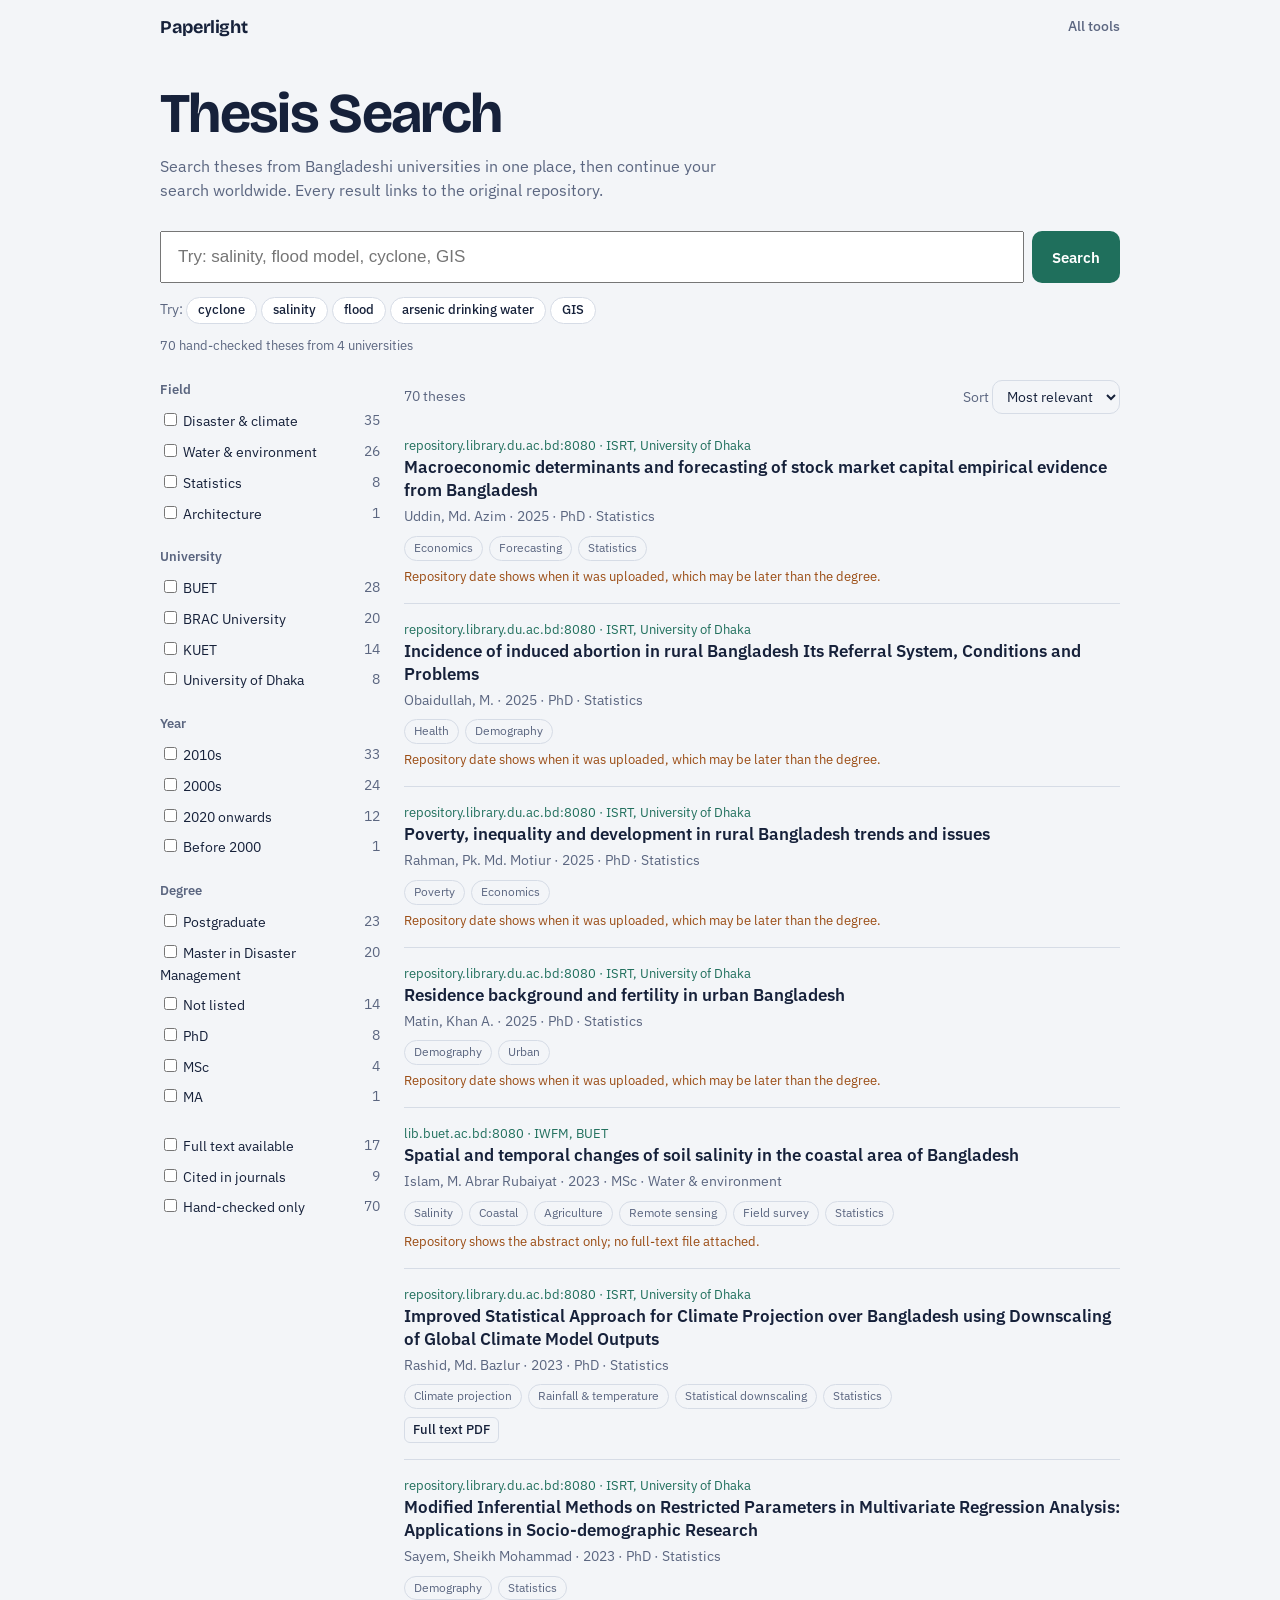
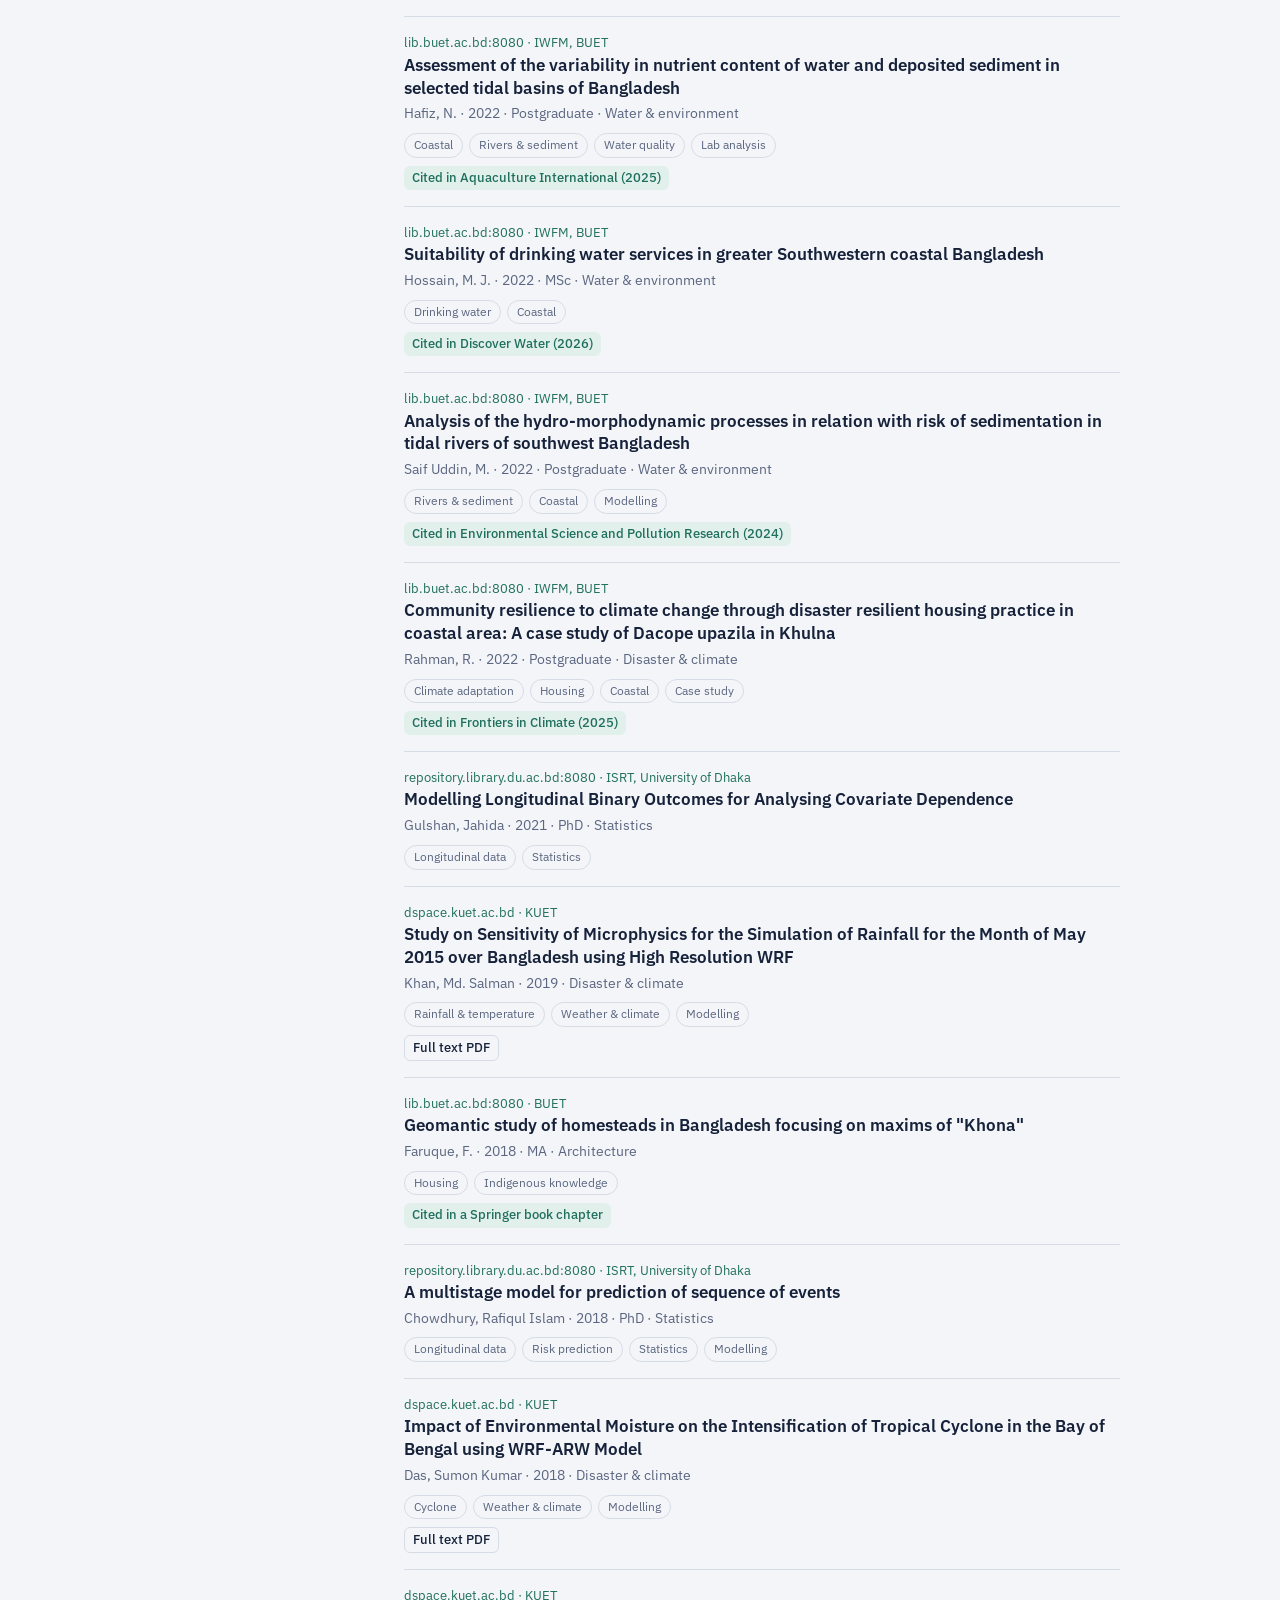
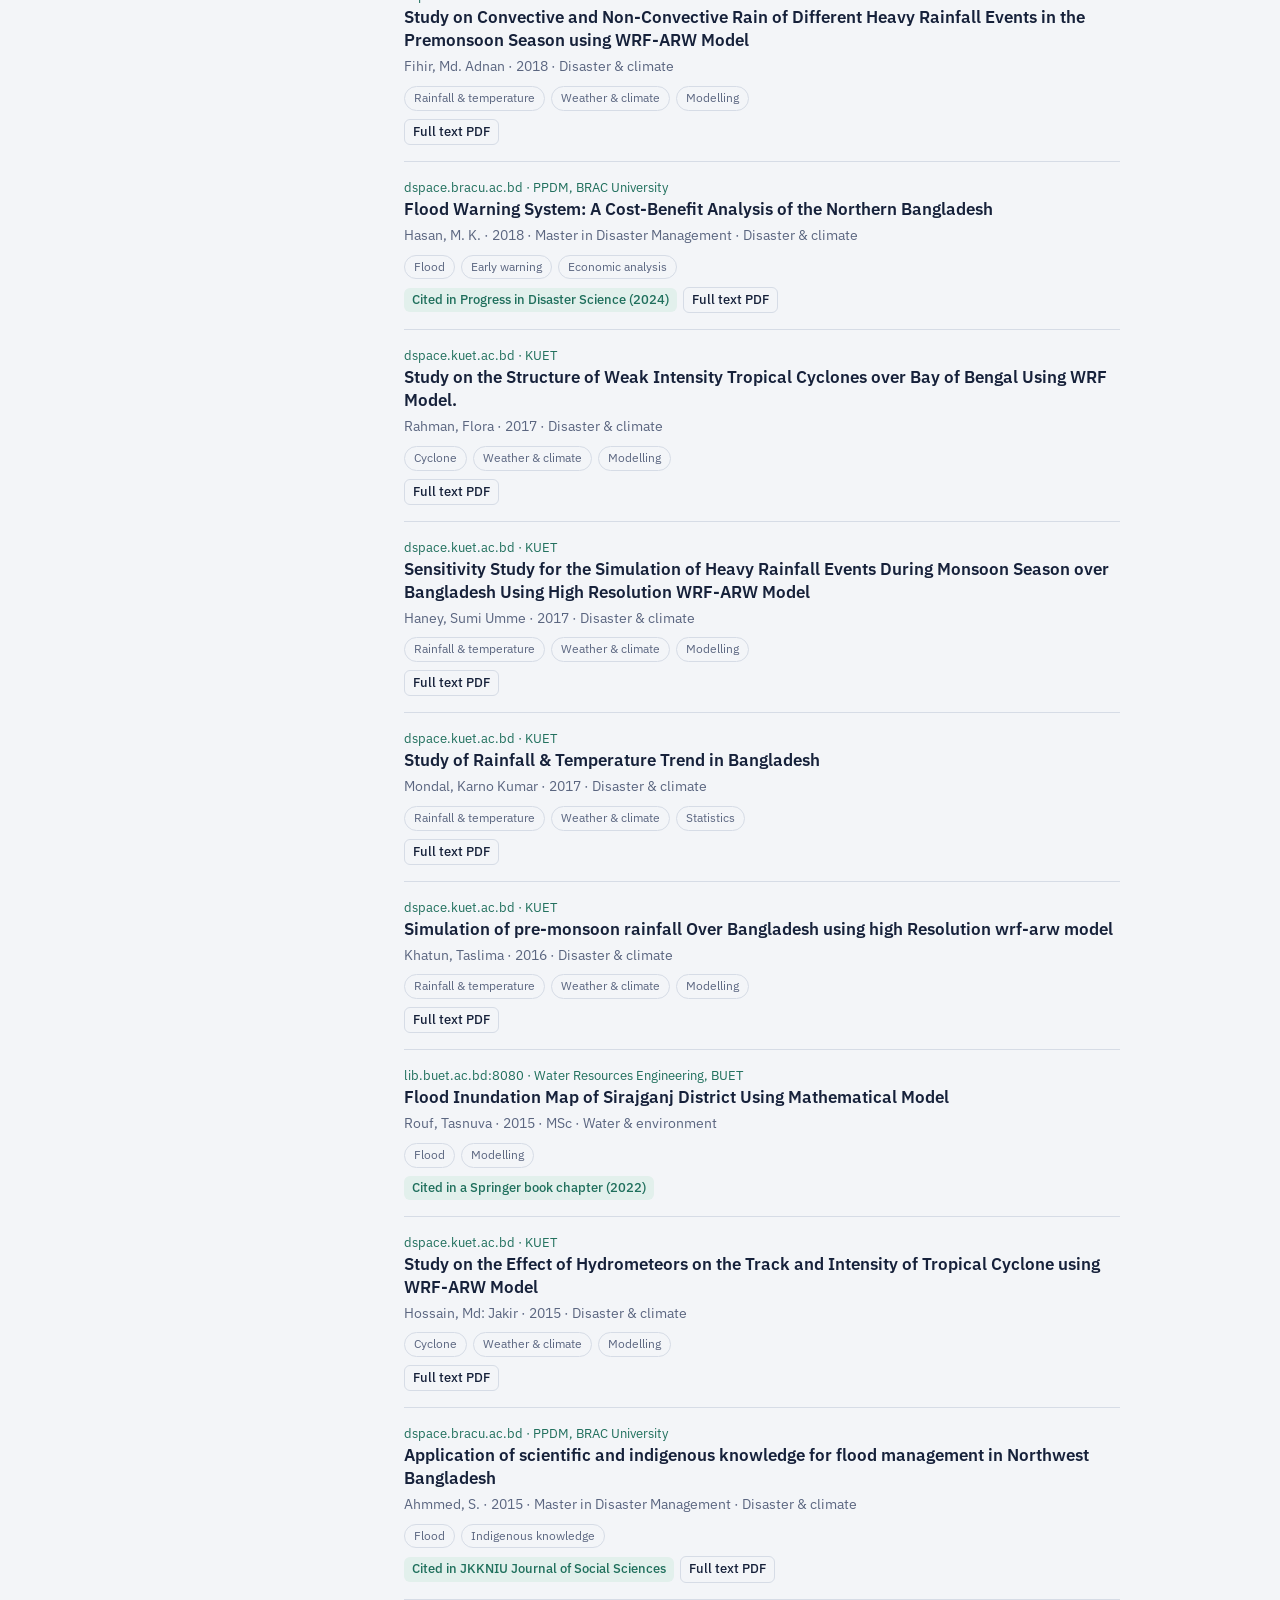
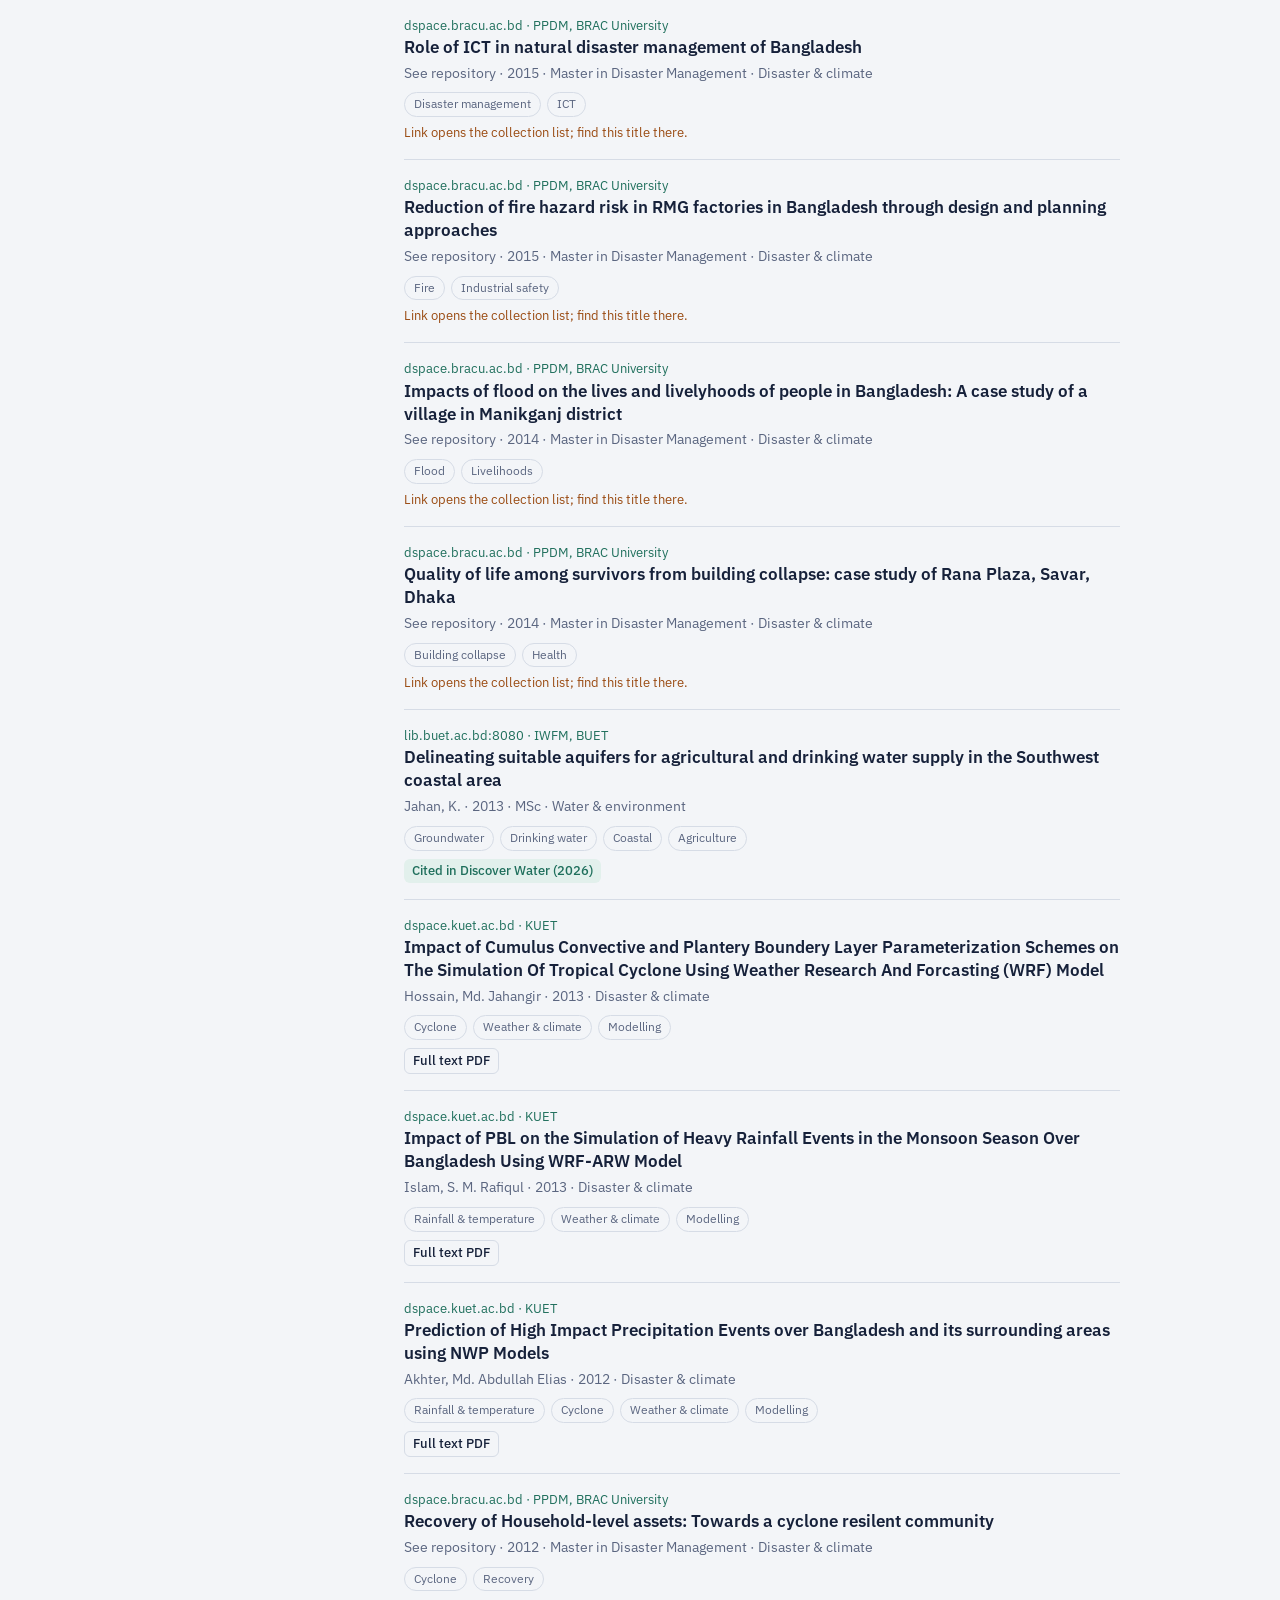
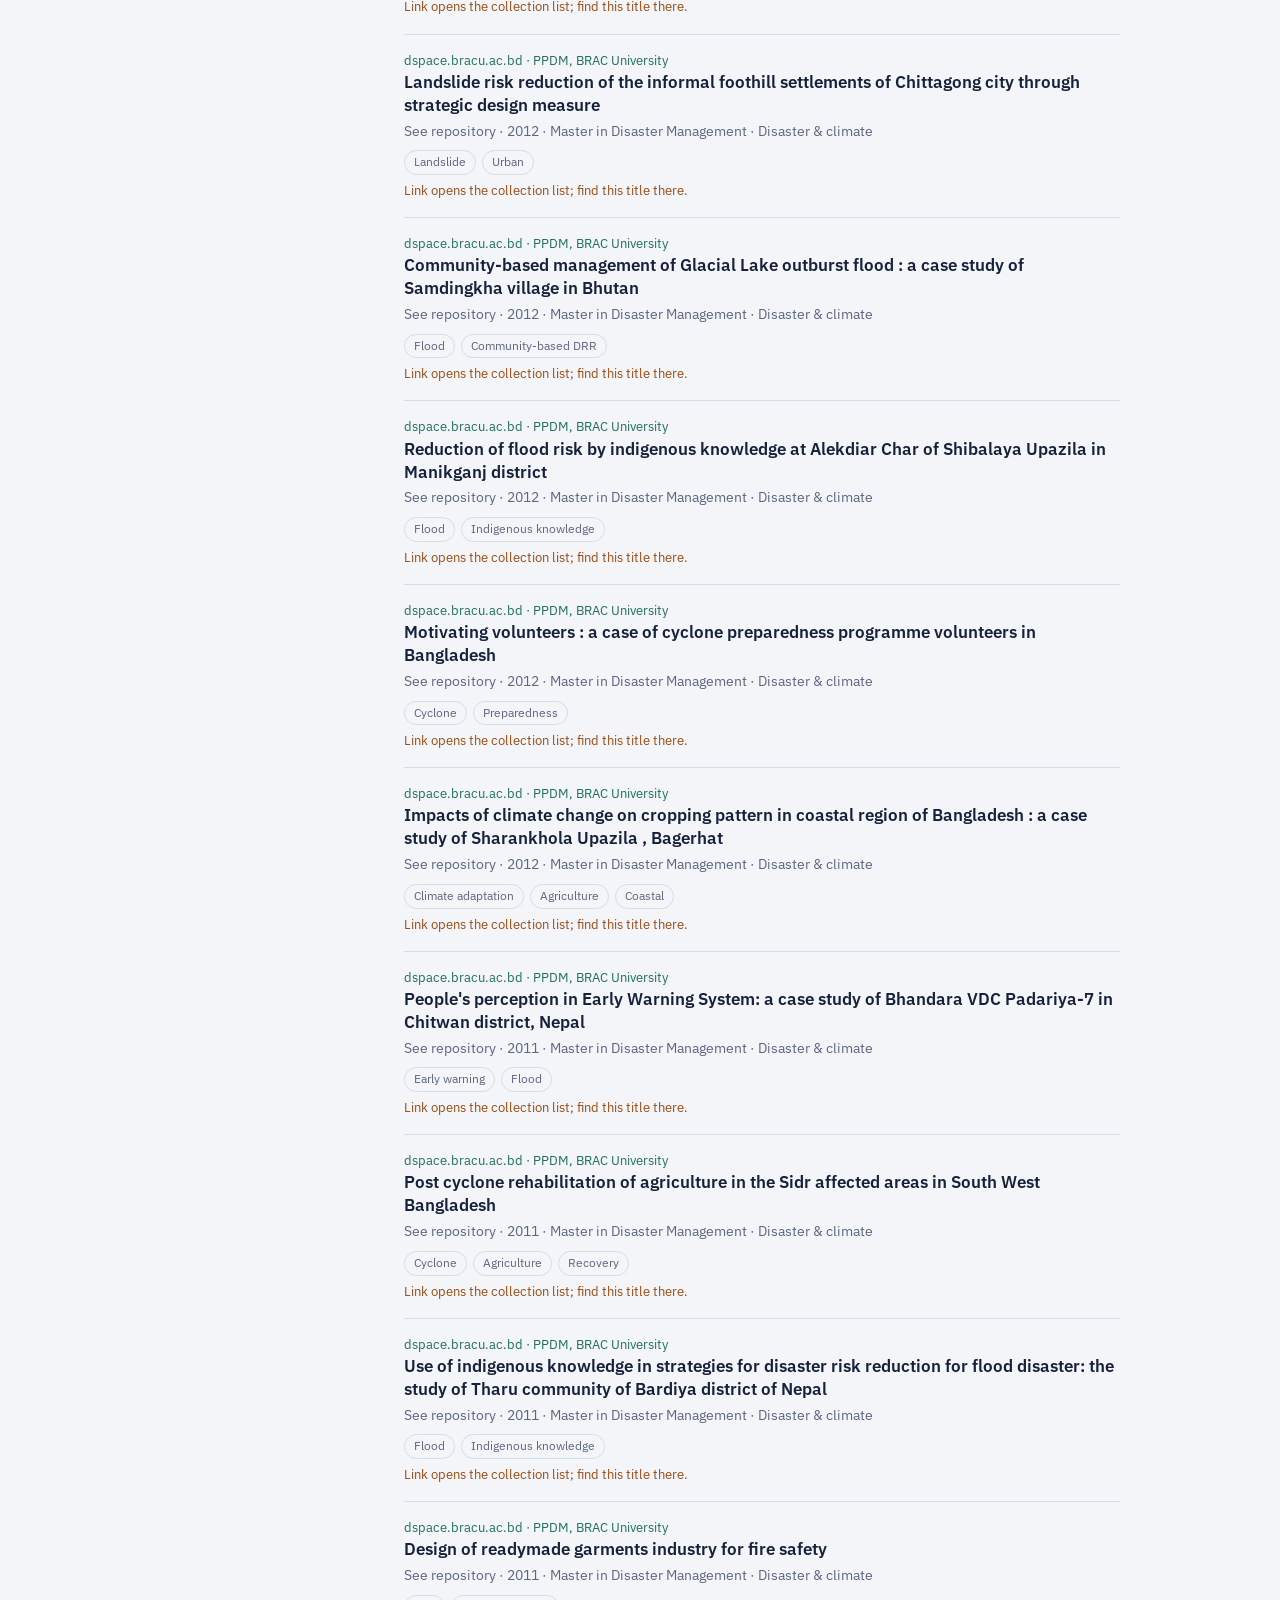
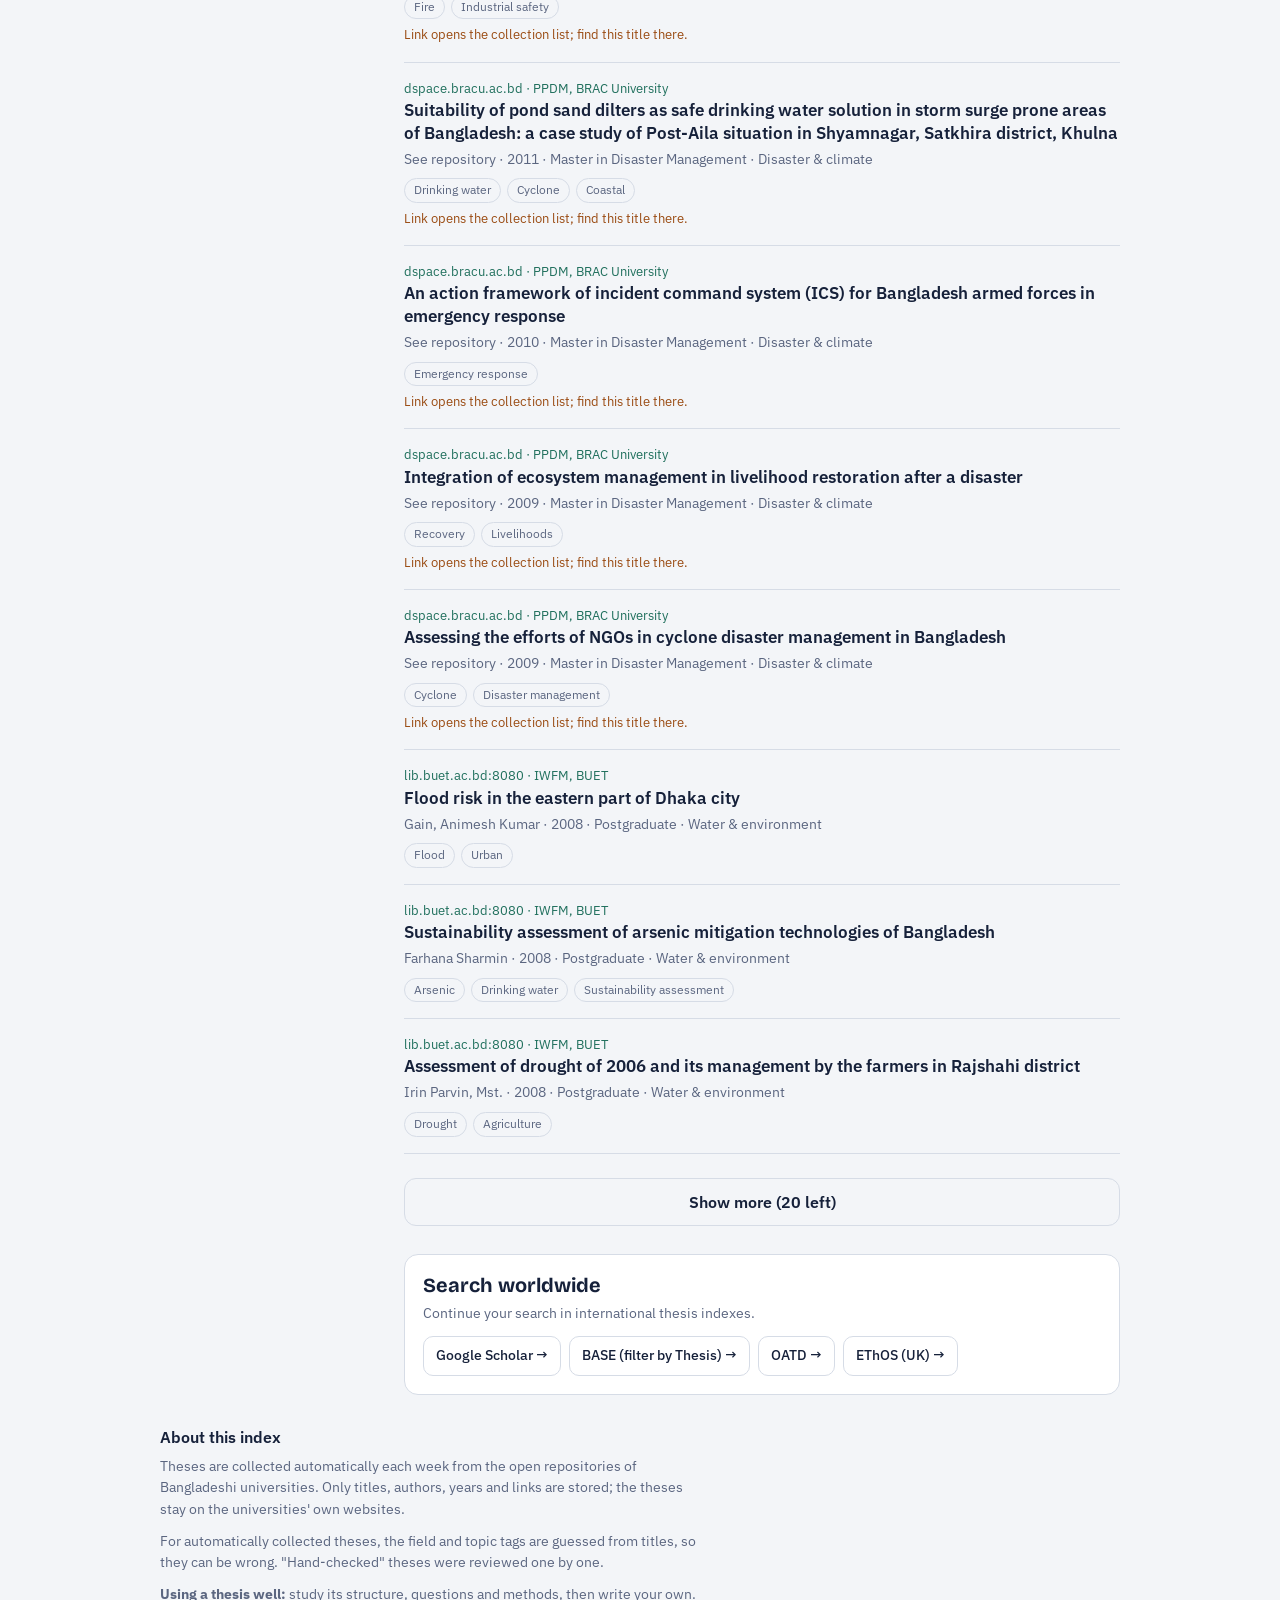
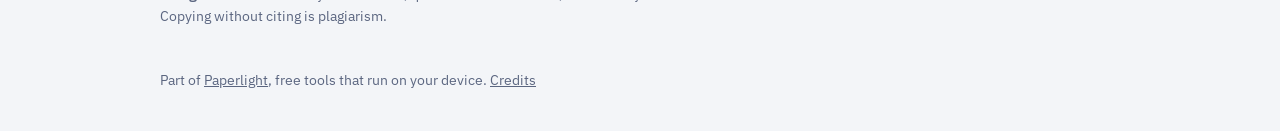
==== atlas/index.html @ 5c5e6ad3 "Add files via upload" ====
<!DOCTYPE html>
<html lang="en">
<head>
<meta charset="utf-8">
<meta name="viewport" content="width=device-width, initial-scale=1, viewport-fit=cover">
<title>Thesis Search: theses from Bangladeshi universities in one place | Paperlight</title>
<meta name="description" content="Search theses from BUET, University of Dhaka, KUET, BRAC University and more in one place, then continue worldwide. Links to the original repositories.">
<link rel="preconnect" href="https://fonts.googleapis.com"><link rel="preconnect" href="https://fonts.gstatic.com" crossorigin>
<link href="https://fonts.googleapis.com/css2?family=Bricolage+Grotesque:opsz,wght@12..96,600;12..96,700&family=IBM+Plex+Sans:wght@400;500;600&display=swap" rel="stylesheet">
<link rel="stylesheet" href="../assets/base.css">
<style>
main{max-width:1000px}
.topnav,.sitefoot{max-width:1000px}
.searchbar{display:flex;gap:8px}
.searchbar input{font-size:17px;padding:14px 16px;flex:1}
.searchbar button{appearance:none;border:0;border-radius:10px;background:var(--accent);color:var(--accent-ink);font:600 15px/1 "IBM Plex Sans",system-ui,sans-serif;padding:0 20px;cursor:pointer}
.try{font-size:14px;color:var(--muted);margin-top:10px}
.try button{appearance:none;border:1px solid var(--line);background:var(--surface);color:var(--ink);border-radius:999px;padding:4px 11px;margin:4px 4px 0 0;font:500 13px/1.3 "IBM Plex Sans",system-ui,sans-serif;cursor:pointer}
.stamp{font-size:13px;color:var(--muted);margin-top:12px}
.layout{display:grid;grid-template-columns:220px 1fr;gap:24px;margin-top:24px;align-items:start}
@media (max-width:760px){.layout{grid-template-columns:1fr}}
.side .fgroup{margin-bottom:18px}
.side .lbl{font-size:13px;font-weight:600;color:var(--muted);display:block;margin-bottom:6px}
.side label.opt{display:flex;justify-content:space-between;gap:8px;font-size:14px;padding:4px 0;cursor:pointer}
.side label.opt input{accent-color:var(--accent);margin-right:6px}
.side label.opt span.n{color:var(--muted);font-variant-numeric:tabular-nums}
.side .more{appearance:none;border:0;background:none;color:var(--accent);font:500 13px/1 "IBM Plex Sans",system-ui,sans-serif;padding:4px 0;cursor:pointer}
.bar{display:flex;justify-content:space-between;align-items:center;gap:10px;flex-wrap:wrap;color:var(--muted);font-size:14px;margin-bottom:6px}
.bar select{width:auto;padding:6px 10px;font-size:14px}
.res{padding:16px 0;border-bottom:1px solid var(--line)}
.res h3{font:600 17px/1.35 "IBM Plex Sans",system-ui,sans-serif;margin:0 0 4px}
.res h3 a{color:var(--ink);text-decoration:none}
.res h3 a:hover{color:var(--accent);text-decoration:underline}
.res .src{font-size:13px;color:var(--accent);word-break:break-all}
.res .meta{font-size:14px;color:var(--muted);margin-top:4px}
.res mark{background:var(--warn-soft);color:inherit;border-radius:3px;padding:0 2px}
.res .tags{display:flex;flex-wrap:wrap;gap:6px;margin-top:8px}
.res .tag{font-size:12px;border:1px solid var(--line);border-radius:999px;padding:2px 9px;color:var(--muted)}
.pill{display:inline-block;margin-top:8px;margin-right:6px;font-size:13px;font-weight:500;border-radius:6px;padding:2px 8px;text-decoration:none}
.pill.cited{color:var(--accent);background:var(--accent-soft)}
.pill.full{color:var(--ink);background:var(--paper);border:1px solid var(--line)}
.res .note{font-size:13px;color:var(--warn);margin-top:6px}
.global{margin-top:28px;background:var(--surface);border:1px solid var(--line);border-radius:14px;padding:18px}
.global h2{font:700 20px/1.2 "Bricolage Grotesque",system-ui,sans-serif;margin:0 0 6px}
.global .links{display:flex;flex-wrap:wrap;gap:8px;margin-top:12px}
.global .links a{border:1px solid var(--line);border-radius:10px;padding:8px 12px;font-size:14px;font-weight:500;color:var(--ink);text-decoration:none}
.global .links a:hover{border-color:var(--accent);color:var(--accent)}
</style>
</head>
<body>
<nav class="topnav" aria-label="Site"><a class="brand" href="../">Paperlight</a><a href="../">All tools</a></nav>
<main>
  <h1>Thesis Search</h1>
  <p class="lede">Search theses from Bangladeshi universities in one place, then continue your search worldwide. Every result links to the original repository.</p>

  <form class="searchbar" id="form" role="search">
    <label for="q" style="position:absolute;left:-9999px">Search theses</label>
    <input type="search" id="q" placeholder="Try: salinity, flood model, cyclone, GIS" autocomplete="off">
    <button type="submit">Search</button>
  </form>
  <div class="try">Try: <button type="button">cyclone</button><button type="button">salinity</button><button type="button">flood</button><button type="button">arsenic drinking water</button><button type="button">GIS</button></div>
  <div class="stamp" id="stamp">Loading the thesis index…</div>

  <div class="layout">
    <aside class="side" aria-label="Filters">
      <div class="fgroup"><span class="lbl">Field</span><div id="fField"></div></div>
      <div class="fgroup"><span class="lbl">University</span><div id="fUni"></div></div>
      <div class="fgroup"><span class="lbl">Year</span><div id="fYear"></div></div>
      <div class="fgroup"><span class="lbl">Degree</span><div id="fDeg"></div></div>
      <div class="fgroup">
        <label class="opt"><span><input type="checkbox" id="fFull">Full text available</span><span class="n" id="nFull"></span></label>
        <label class="opt"><span><input type="checkbox" id="fCited">Cited in journals</span><span class="n" id="nCited"></span></label>
        <label class="opt"><span><input type="checkbox" id="fChecked">Hand-checked only</span><span class="n" id="nChecked"></span></label>
      </div>
    </aside>
    <section aria-live="polite">
      <div class="bar"><span id="count"></span><label>Sort <select id="sort"><option value="rel">Most relevant</option><option value="new">Newest</option><option value="old">Oldest</option></select></label></div>
      <div id="results"></div>
      <button class="btn secondary" id="more" type="button" hidden>Show more</button>
      <div class="global" id="global">
        <h2>Search worldwide</h2>
        <p class="help" id="globalMsg">Continue your search in international thesis indexes.</p>
        <div id="globalResults"></div>
        <div class="links" id="globalLinks"></div>
      </div>
    </section>
  </div>

  <section class="notes">
    <h3>About this index</h3>
    <p>Theses are collected automatically each week from the open repositories of Bangladeshi universities. Only titles, authors, years and links are stored; the theses stay on the universities' own websites.</p>
    <p>For automatically collected theses, the field and topic tags are guessed from titles, so they can be wrong. "Hand-checked" theses were reviewed one by one.</p>
    <p><b>Using a thesis well:</b> study its structure, questions and methods, then write your own. Copying without citing is plagiarism.</p>
  </section>
</main>
<footer class="sitefoot">Part of <a href="../">Paperlight</a>, free tools that run on your device. <a href="../credits.html">Credits</a></footer>

<script src="theses.js"></script>
<script>
(function(){
const $ = s => document.querySelector(s);
const esc = s => String(s ?? "").replace(/[&<>"]/g, c => ({ "&":"&amp;","<":"&lt;",">":"&gt;",'"':"&quot;" }[c]));
const fold = s => String(s || "").normalize("NFD").replace(/\p{M}/gu, "").toLowerCase();
const SYN = { gis: ["gis","geoinformatics","geographic"], flood: ["flood","inundation"], salinity: ["salinity","saline"], river: ["river","rivers"], model: ["model","modelling","modeling","models","simulation"], cyclone: ["cyclone","storm surge"] };
const PAGE = 50;
let T = [], shown = PAGE;
const S = { q: "", field: new Set(), uni: new Set(), deg: new Set(), year: new Set(), cited: false, full: false, checked: false, sort: "rel", open: {} };
const decade = y => !y ? "Year not listed" : y >= 2020 ? "2020 onwards" : y >= 2010 ? "2010s" : y >= 2000 ? "2000s" : "Before 2000";

function prep(t){
  t._title = fold(t.title); t._tags = fold([].concat(t.topics || [], t.methods || [], [t.field]).join(" ")); t._who = fold(t.author + " " + t.institution);
  t.topics = t.topics || []; t.methods = t.methods || []; t.degree = t.degree || "Not listed"; t.field = t.field || "Other";
  return t;
}
function terms(q){ return fold(q).split(/[^\p{L}\p{N}]+/u).filter(w => w.length > 1); }
function score(t, ws){
  if (!ws.length) return 1;
  let s = 0, hit = 0;
  for (const w of ws){
    let got = 0;
    for (const v of SYN[w] || [w]){
      if (t._title.includes(v)) got = Math.max(got, new RegExp("\\b" + v).test(t._title) ? 3 : 2);
      if (t._tags.includes(v)) got = Math.max(got, 2);
      if (t._who.includes(v)) got = Math.max(got, 1);
    }
    if (got) hit++; s += got;
  }
  return hit === ws.length ? s + 10 : hit ? s : 0;
}
function hl(text, ws){
  let out = esc(text);
  ws.flatMap(w => SYN[w] || [w]).forEach(v => { out = out.replace(new RegExp("\\b(" + v.replace(/[.*+?^${}()|[\]\\]/g, "\\$&") + "[\\p{L}]*)", "giu"), "<mark>$1</mark>"); });
  return out;
}
function facet(el, key, vals, set){
  const lim = S.open[key] ? 999 : 6;
  el.innerHTML = vals.slice(0, lim).map(([v, n]) => `<label class="opt"><span><input type="checkbox" value="${esc(v)}" ${set.has(v) ? "checked" : ""}>${esc(v)}</span><span class="n">${n.toLocaleString()}</span></label>`).join("")
    + (vals.length > 6 ? `<button type="button" class="more">${S.open[key] ? "Show fewer" : `Show all ${vals.length}`}</button>` : "");
  el.querySelectorAll("input").forEach(i => i.addEventListener("change", () => { i.checked ? set.add(i.value) : set.delete(i.value); shown = PAGE; draw(); }));
  const m = el.querySelector(".more"); if (m) m.addEventListener("click", () => { S.open[key] = !S.open[key]; draw(); });
}
function counts(list, fn){ const m = new Map(); list.forEach(t => { const v = fn(t); m.set(v, (m.get(v) || 0) + 1); }); return [...m.entries()].sort((a, b) => b[1] - a[1]); }

function draw(){
  const ws = terms(S.q);
  const base = [];
  for (const t of T){ const s = score(t, ws); if (s > 0) base.push({ t, s }); }
  const pass = (t, skip) => (skip === "field" || !S.field.size || S.field.has(t.field)) && (skip === "uni" || !S.uni.size || S.uni.has(t.uni)) && (skip === "deg" || !S.deg.size || S.deg.has(t.degree)) && (skip === "year" || !S.year.size || S.year.has(decade(t.year))) && (!S.cited || t.citedIn) && (!S.full || t.fullText) && (!S.checked || !t.auto);
  facet($("#fField"), "field", counts(base.filter(x => pass(x.t, "field")).map(x => x.t), t => t.field), S.field);
  facet($("#fUni"), "uni", counts(base.filter(x => pass(x.t, "uni")).map(x => x.t), t => t.uni), S.uni);
  facet($("#fYear"), "year", counts(base.filter(x => pass(x.t, "year")).map(x => x.t), t => decade(t.year)), S.year);
  facet($("#fDeg"), "deg", counts(base.filter(x => pass(x.t, "deg")).map(x => x.t), t => t.degree), S.deg);
  const res = base.filter(x => pass(x.t));
  $("#nFull").textContent = base.filter(x => x.t.fullText).length.toLocaleString();
  $("#nCited").textContent = base.filter(x => x.t.citedIn).length.toLocaleString();
  $("#nChecked").textContent = base.filter(x => !x.t.auto).length.toLocaleString();
  res.sort((a, b) => S.sort === "new" ? (b.t.year || 0) - (a.t.year || 0) : S.sort === "old" ? (a.t.year || 9999) - (b.t.year || 9999) : (b.s - a.s) || ((b.t.auto ? 0 : 1) - (a.t.auto ? 0 : 1)) || ((b.t.year || 0) - (a.t.year || 0)));
  $("#count").textContent = S.q ? `${res.length.toLocaleString()} thes${res.length === 1 ? "is" : "es"} for "${S.q}"` : `${res.length.toLocaleString()} theses`;
  $("#results").innerHTML = res.slice(0, shown).map(({ t }) => `<article class="res">
    <div class="src">${esc(t.url.replace(/^https?:\/\//, "").split("/")[0])} · ${esc(t.institution)}</div>
    <h3><a href="${esc(t.url)}" target="_blank" rel="noopener">${hl(t.title, ws)}</a></h3>
    <div class="meta">${esc(t.author)}${t.year ? " · " + t.year : ""}${t.degree !== "Not listed" ? " · " + esc(t.degree) : ""} · ${esc(t.field)}</div>
    ${t.topics.length || t.methods.length ? `<div class="tags">${t.topics.concat(t.methods).map(x => `<span class="tag">${esc(x)}</span>`).join("")}</div>` : ""}
    ${t.citedIn ? `<a class="pill cited" href="${esc(t.citedIn.url)}" target="_blank" rel="noopener">Cited in ${esc(t.citedIn.label)}</a>` : ""}${t.fullText ? `<span class="pill full">Full text PDF</span>` : ""}
    ${t.note && !/Full-text PDF/.test(t.note) ? `<div class="note">${esc(t.note)}</div>` : ""}
  </article>`).join("") || `<p class="sum" style="padding:16px 0">No Bangladeshi theses match yet. Try the worldwide search below.</p>`;
  $("#more").hidden = res.length <= shown;
  $("#more").textContent = `Show more (${(res.length - shown).toLocaleString()} left)`;
  drawGlobal();
}
$("#more").addEventListener("click", () => { shown += PAGE; draw(); });

let gTimer = null, gLast = "";
function drawGlobal(){
  const q = S.q.trim();
  $("#globalLinks").innerHTML = [
    ["Google Scholar", "https://scholar.google.com/scholar?q=" + encodeURIComponent((q || "Bangladesh") + " thesis")],
    ["BASE (filter by Thesis)", "https://www.base-search.net/Search/Results?lookfor=" + encodeURIComponent(q || "Bangladesh")],
    ["OATD", "https://oatd.org/oatd/search?q=" + encodeURIComponent(q || "Bangladesh")],
    ["EThOS (UK)", "https://ethos.bl.uk"]
  ].map(([n, u]) => `<a href="${u}" target="_blank" rel="noopener">${n} →</a>`).join("");
  if (q === gLast) return; gLast = q;
  clearTimeout(gTimer);
  if (!q){ $("#globalResults").innerHTML = ""; $("#globalMsg").textContent = "Continue your search in international thesis indexes."; return; }
  gTimer = setTimeout(() => liveGlobal(q), 500);
}
async function liveGlobal(q){
  const box = $("#globalResults");
  box.innerHTML = `<p class="help">Searching OpenAlex…</p>`;
  try {
    const r = await fetch("https://api.openalex.org/works?per_page=8&filter=type:dissertation&search=" + encodeURIComponent(q));
    if (!r.ok) throw new Error(r.status);
    const d = await r.json(), items = d.results || [];
    $("#globalMsg").textContent = `${((d.meta && d.meta.count) || items.length).toLocaleString()} theses worldwide in OpenAlex. Top results:`;
    box.innerHTML = items.map(w => {
      const url = (w.primary_location && w.primary_location.landing_page_url) || w.doi || w.id;
      const who = (w.authorships || []).slice(0, 2).map(a => a.author && a.author.display_name).filter(Boolean).join(", ");
      const src = w.primary_location && w.primary_location.source && w.primary_location.source.display_name;
      return `<article class="res"><div class="src">${esc(src || "OpenAlex")}</div><h3><a href="${esc(url)}" target="_blank" rel="noopener">${esc(w.display_name || w.title)}</a></h3><div class="meta">${esc(who)}${w.publication_year ? " · " + w.publication_year : ""}</div></article>`;
    }).join("") || `<p class="help">No worldwide results.</p>`;
  } catch(e){
    $("#globalMsg").textContent = "Live worldwide results couldn't load. Use these search engines instead:";
    box.innerHTML = "";
  }
}

let t; $("#q").addEventListener("input", () => { clearTimeout(t); t = setTimeout(() => { S.q = $("#q").value; shown = PAGE; draw(); }, 200); });
$("#form").addEventListener("submit", e => { e.preventDefault(); S.q = $("#q").value; shown = PAGE; draw(); });
document.querySelectorAll(".try button").forEach(b => b.addEventListener("click", () => { $("#q").value = b.textContent; S.q = b.textContent; shown = PAGE; draw(); }));
[["#fCited", "cited"], ["#fFull", "full"], ["#fChecked", "checked"]].forEach(([id, k]) => $(id).addEventListener("change", e => { S[k] = e.target.checked; shown = PAGE; draw(); }));
$("#sort").addEventListener("change", e => { S.sort = e.target.value; draw(); });

(async function load(){
  let data = null;
  try { const r = await fetch("theses.json", { cache: "no-cache" }); if (r.ok){ const d = await r.json(); if (d.items && d.items.length) data = d; } } catch(e){}
  T = (data ? data.items : (window.THESES || [])).map(prep);
  const unis = new Set(T.map(x => x.uni)).size;
  $("#stamp").textContent = data
    ? `${T.length.toLocaleString()} theses from ${unis} universities · updated ${new Date(data.generated).toLocaleDateString(undefined, { day: "numeric", month: "short", year: "numeric" })}`
    : `${T.length.toLocaleString()} hand-checked theses from ${unis} universities`;
  const q = new URLSearchParams(location.search).get("q");
  if (q){ $("#q").value = q; S.q = q; }
  draw();
})();
})();
</script>
</body>
</html>
---- assets/base.css ----
:root{
  --paper:#F3F5F8; --surface:#FFFFFF; --ink:#16213A; --muted:#5B6680; --line:#D6DCE6;
  --accent:#1F6F5C; --accent-ink:#FFFFFF; --accent-soft:#E2F0EC; --warn:#9A4B12; --warn-soft:#FBEEE3; --bad:#A3262A; --bad-soft:#FBE6E6;
  box-sizing:border-box;
  padding-top:env(safe-area-inset-top,0px); padding-bottom:env(safe-area-inset-bottom,0px);
}
@media (prefers-color-scheme: dark){
  :root:not([data-theme="light"]){
    --paper:#10151F; --surface:#182030; --ink:#E8ECF3; --muted:#9AA5BA; --line:#2A3447;
    --accent:#4FB79B; --accent-ink:#0C1A16; --accent-soft:#1B3330; --warn:#F0A56A; --warn-soft:#352518; --bad:#F08A8A; --bad-soft:#3A1E22;
  }
}
:root[data-theme="dark"]{
  --paper:#10151F; --surface:#182030; --ink:#E8ECF3; --muted:#9AA5BA; --line:#2A3447;
  --accent:#4FB79B; --accent-ink:#0C1A16; --accent-soft:#1B3330; --warn:#F0A56A; --warn-soft:#352518; --bad:#F08A8A; --bad-soft:#3A1E22;
}
*,*::before,*::after{box-sizing:inherit}
html{scroll-padding-top:env(safe-area-inset-top,0px)}
body{margin:0;background:var(--paper);color:var(--ink);font:400 16px/1.55 "IBM Plex Sans",system-ui,-apple-system,"Segoe UI",Roboto,sans-serif;-webkit-font-smoothing:antialiased}
main{max-width:760px;margin:0 auto;padding:clamp(20px,5vw,48px) 20px 32px}
:focus-visible{outline:3px solid var(--accent);outline-offset:2px}
.topnav{max-width:760px;margin:0 auto;padding:16px 20px 0;display:flex;justify-content:space-between;align-items:center;font-size:14px}
.topnav a{color:var(--muted);text-decoration:none;font-weight:500}
.topnav a:hover{color:var(--ink)}
.topnav .brand{font:700 18px/1 "Bricolage Grotesque",system-ui,sans-serif;color:var(--ink);letter-spacing:-0.02em}
.sitefoot{max-width:760px;margin:0 auto;padding:0 20px 40px;color:var(--muted);font-size:14px}
.sitefoot a{color:var(--muted)}
h1{font:700 clamp(36px,7.5vw,56px)/1 "Bricolage Grotesque","IBM Plex Sans",system-ui,sans-serif;letter-spacing:-0.03em;margin:0 0 12px}
.lede{color:var(--muted);margin:0 0 28px;max-width:58ch}
.tabs{display:flex;gap:4px;background:var(--surface);border:1px solid var(--line);border-radius:14px;padding:4px;margin-bottom:16px}
.tabs button{flex:1;appearance:none;border:0;background:transparent;color:var(--muted);font:500 15px/1.2 "IBM Plex Sans",system-ui,sans-serif;padding:12px 8px;border-radius:10px;cursor:pointer}
.tabs button[aria-selected="true"]{background:var(--ink);color:var(--paper)}
.panel{background:var(--surface);border:1px solid var(--line);border-radius:18px;padding:clamp(18px,4vw,28px)}
[hidden]{display:none!important}
.drop{display:block;position:relative;border:2px dashed var(--line);border-radius:14px;padding:32px 20px;text-align:center;cursor:pointer;transition:border-color .15s,background .15s}
.drop:hover,.drop.over{border-color:var(--accent);background:var(--accent-soft)}
.drop:focus-within{outline:3px solid var(--accent);outline-offset:2px}
.drop input{position:absolute;width:1px;height:1px;opacity:0}
.drop strong{display:block;font:600 20px/1.3 "Bricolage Grotesque",system-ui,sans-serif;margin-bottom:4px}
.drop span{color:var(--muted);font-size:14px}
.file{display:none;align-items:center;gap:12px;border:1px solid var(--line);border-radius:12px;padding:14px 16px}
.file.show{display:flex}
.file .name{flex:1;min-width:0;overflow:hidden;text-overflow:ellipsis;white-space:nowrap;font-weight:500}
.file .size{color:var(--muted);font-size:14px;white-space:nowrap}
.xbtn{appearance:none;border:0;background:none;color:var(--muted);font-size:22px;line-height:1;cursor:pointer;padding:2px 6px;border-radius:6px}
.xbtn:hover{color:var(--ink);background:var(--paper)}
.linkbtn{appearance:none;border:0;background:none;color:var(--accent);font:500 14px/1 "IBM Plex Sans",system-ui,sans-serif;cursor:pointer;padding:6px}
.field{margin-top:22px}
.field > label,.field > .lbl{display:block;font-weight:600;margin-bottom:6px}
.help{color:var(--muted);font-size:14px;margin:0 0 8px}
textarea,input[type=text],input[type=number],select{width:100%;font:400 15px/1.5 "IBM Plex Sans",system-ui,sans-serif;color:var(--ink);background:var(--paper);border:1px solid var(--line);border-radius:10px;padding:10px 12px}
textarea{min-height:120px;resize:vertical}
.grid{display:grid;grid-template-columns:repeat(auto-fit,minmax(180px,1fr));gap:16px}
.grid label{display:block;font-size:14px;font-weight:500;margin-bottom:4px}
.check{display:flex;gap:10px;align-items:flex-start;margin-top:10px;font-size:15px}
.check input{margin-top:4px;width:18px;height:18px;accent-color:var(--accent)}
.chips{display:flex;flex-wrap:wrap;gap:8px}
.chip{position:relative}
.chip input{position:absolute;opacity:0;width:1px;height:1px}
.chip span{display:inline-block;padding:9px 16px;border:1px solid var(--line);border-radius:999px;cursor:pointer;font-size:15px}
.chip input:checked+span{background:var(--accent);border-color:var(--accent);color:var(--accent-ink)}
.chip input:focus-visible+span{outline:3px solid var(--accent);outline-offset:2px}
.btn{appearance:none;border:0;border-radius:12px;padding:15px 22px;font:600 16px/1 "IBM Plex Sans",system-ui,sans-serif;cursor:pointer;background:var(--accent);color:var(--accent-ink);width:100%;margin-top:24px}
.btn:disabled{opacity:.45;cursor:not-allowed}
.btn.secondary{background:transparent;color:var(--ink);border:1px solid var(--line)}
.btn.small{width:auto;padding:9px 14px;font-size:14px;margin-top:0}
.status{color:var(--muted);font-size:14px;margin-top:14px;min-height:1.2em}
.msg{border-radius:12px;padding:12px 14px;font-size:14px;margin-top:14px;background:var(--bad-soft);color:var(--bad)}
.msg:empty{display:none}
.msg.info{background:var(--accent-soft);color:var(--accent)}
.msg.warn{background:var(--warn-soft);color:var(--warn)}
.report{margin-top:24px}
.report h2{font:700 24px/1.2 "Bricolage Grotesque",system-ui,sans-serif;margin:0 0 6px}
.report h3{font:600 17px/1.3 "IBM Plex Sans",system-ui,sans-serif;margin:24px 0 8px}
.sum{color:var(--muted);margin:0 0 16px}
.stats{display:grid;grid-template-columns:repeat(auto-fit,minmax(140px,1fr));gap:12px;margin:0 0 8px}
.stat{border:1px solid var(--line);border-radius:12px;padding:14px}
.stat b{display:block;font:700 30px/1.1 "Bricolage Grotesque",system-ui,sans-serif;font-variant-numeric:tabular-nums}
.stat span{color:var(--muted);font-size:14px}
.stat.bad b{color:var(--bad)} .stat.ok b{color:var(--accent)} .stat.warn b{color:var(--warn)}
.rows{list-style:none;margin:0;padding:0;border-top:1px solid var(--line)}
.rows li{padding:12px 0;border-bottom:1px solid var(--line)}
.rows .t{font-weight:500}
.rows .d{color:var(--muted);font-size:14px;margin-top:2px;word-break:break-word}
.tablewrap{overflow-x:auto}
table.data{width:100%;border-collapse:collapse;font-size:15px}
table.data th,table.data td{text-align:left;padding:10px 8px;border-bottom:1px solid var(--line);vertical-align:top}
table.data th{font-weight:600;font-size:14px;color:var(--muted)}
table.data td.num,table.data th.num{text-align:right;font-variant-numeric:tabular-nums}
.notes{margin-top:32px;color:var(--muted);font-size:14px}
.notes h3{font:600 16px/1.3 "IBM Plex Sans",system-ui,sans-serif;color:var(--ink);margin:0 0 8px}
.notes p{margin:0 0 10px;max-width:68ch}
@media (prefers-reduced-motion: reduce){*{transition:none!important}}
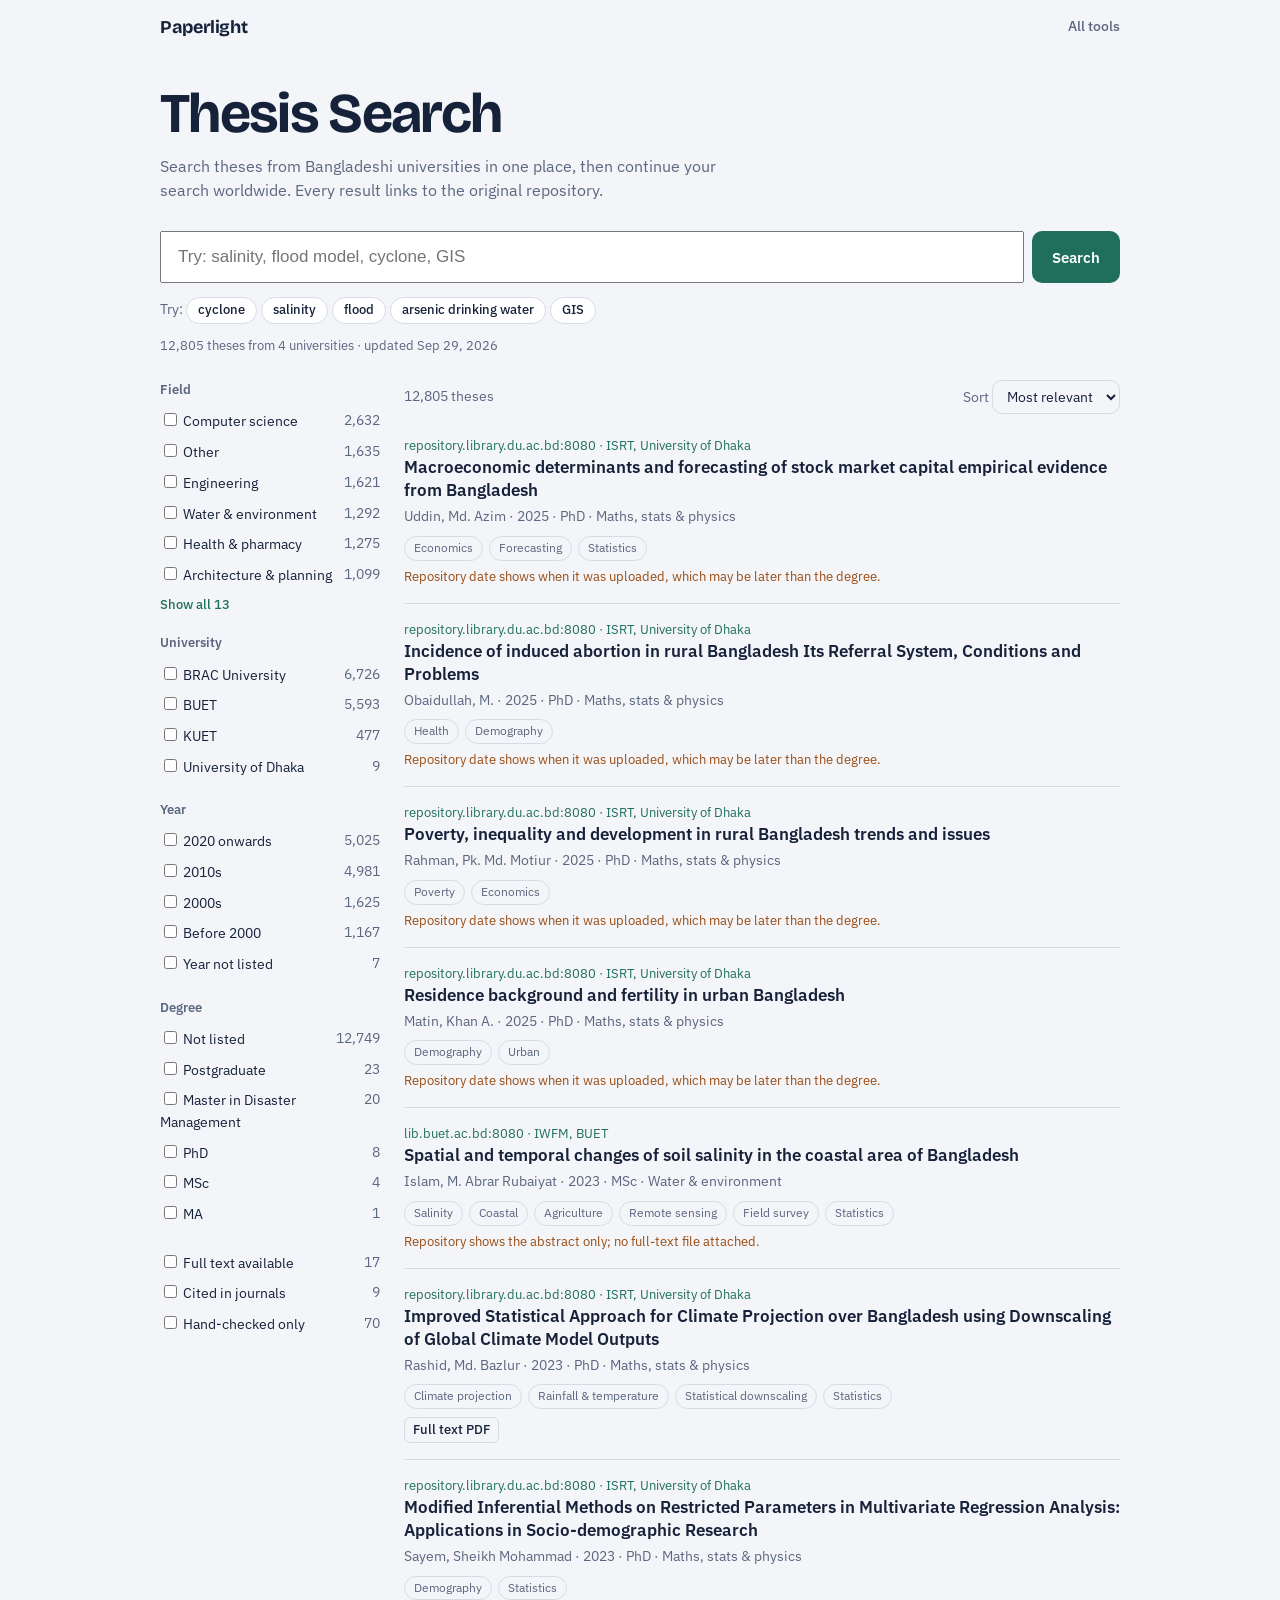
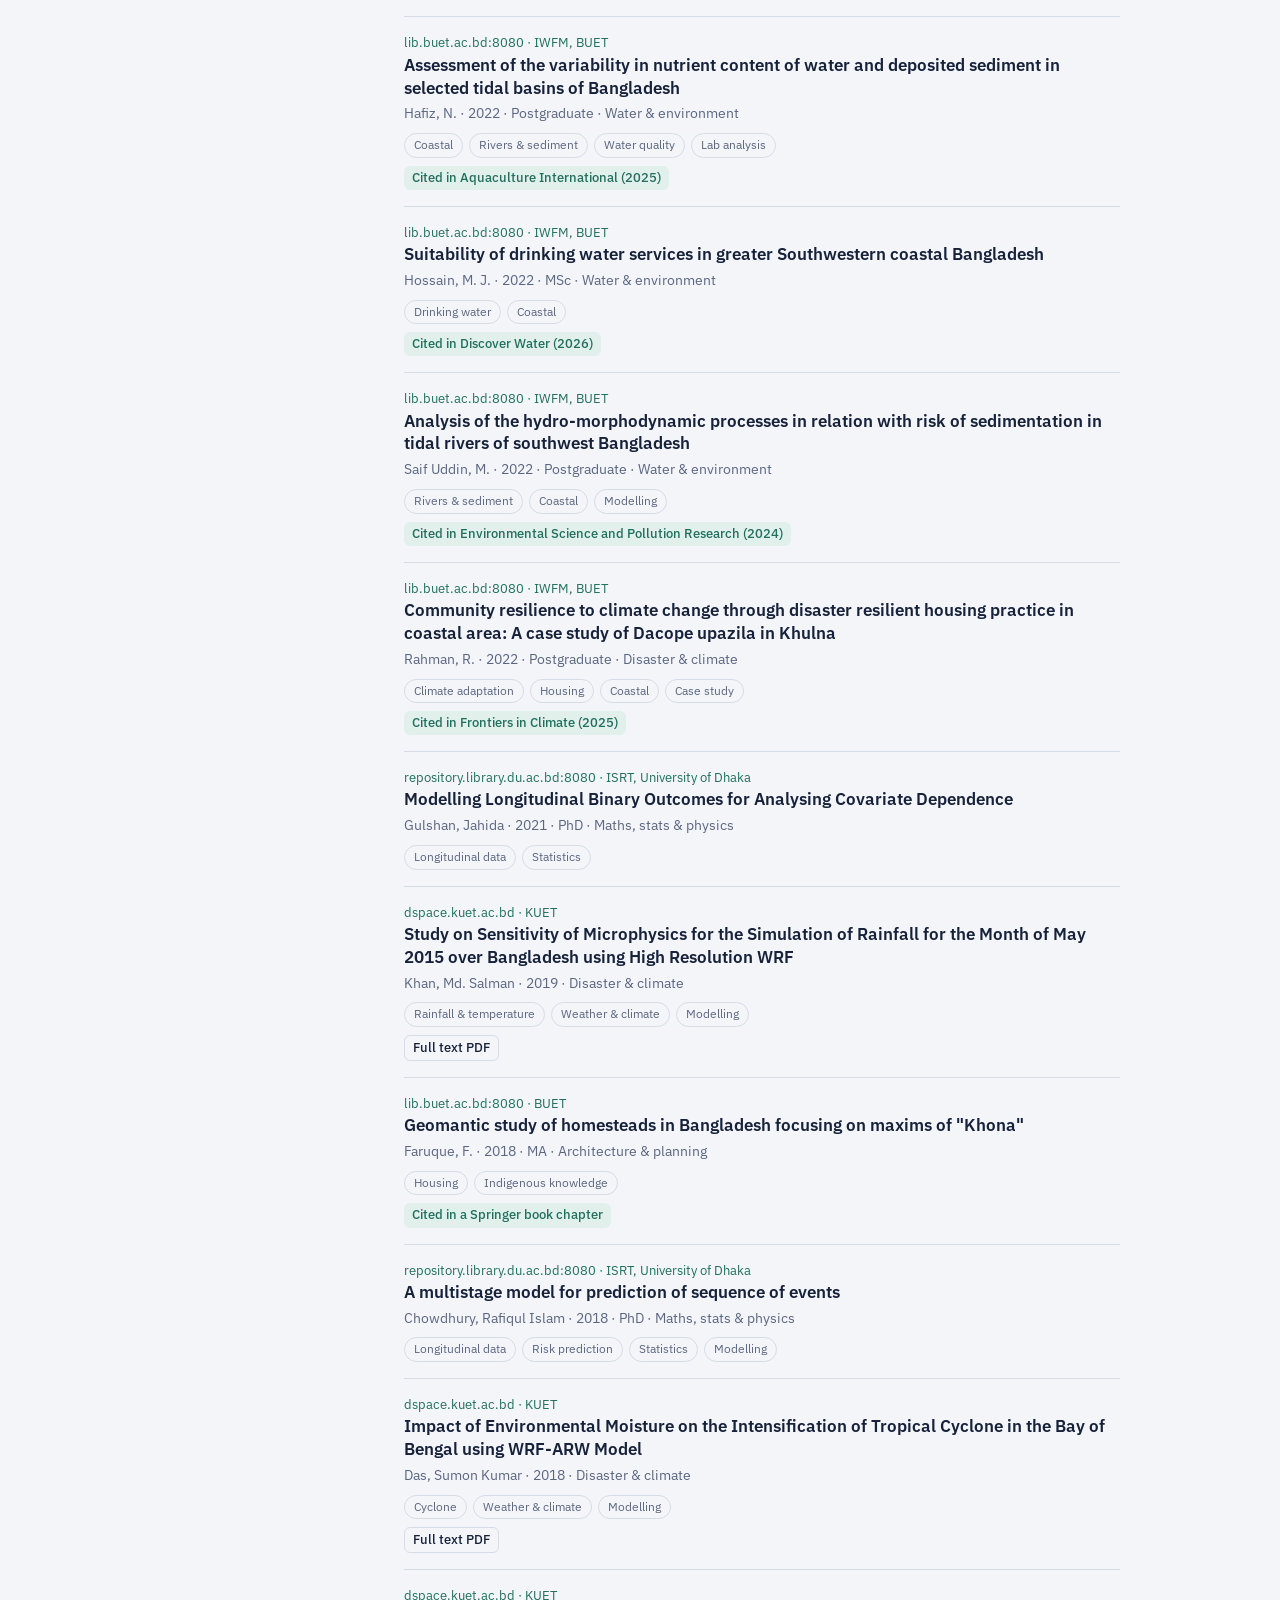
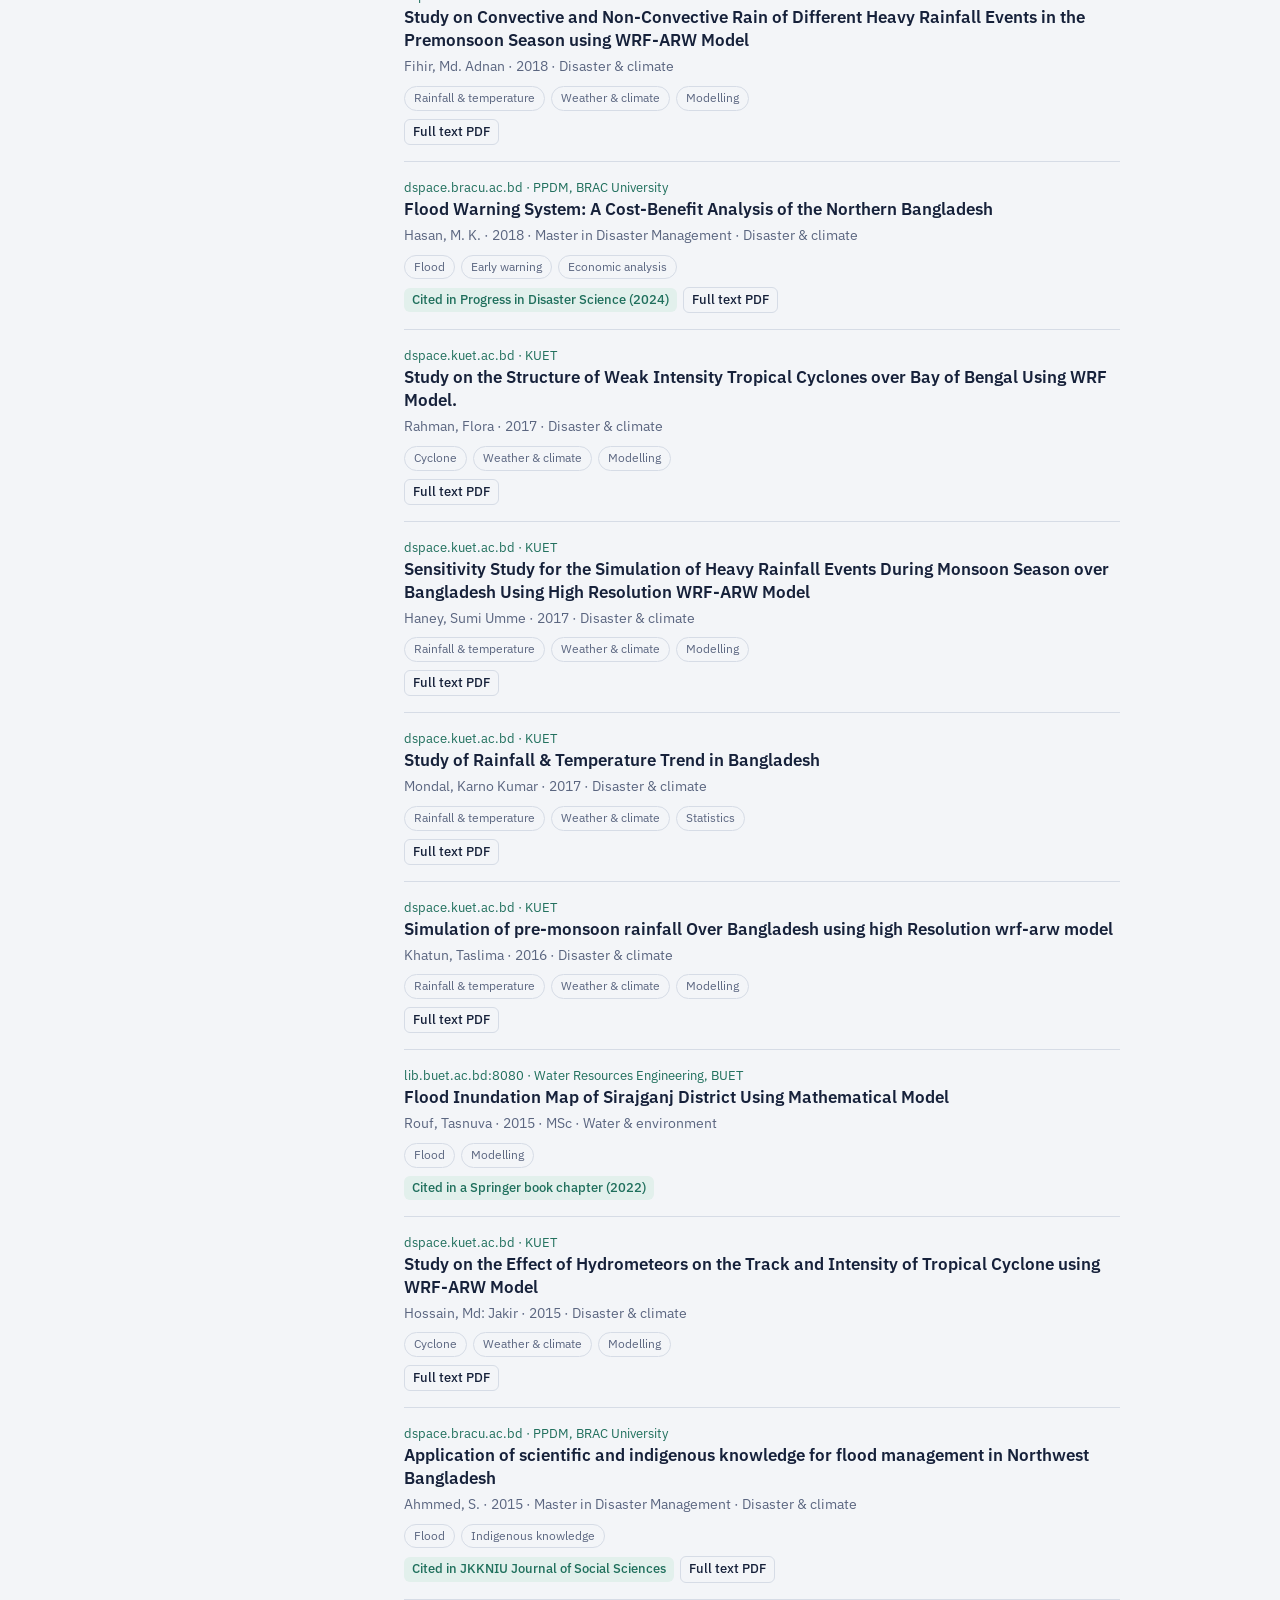
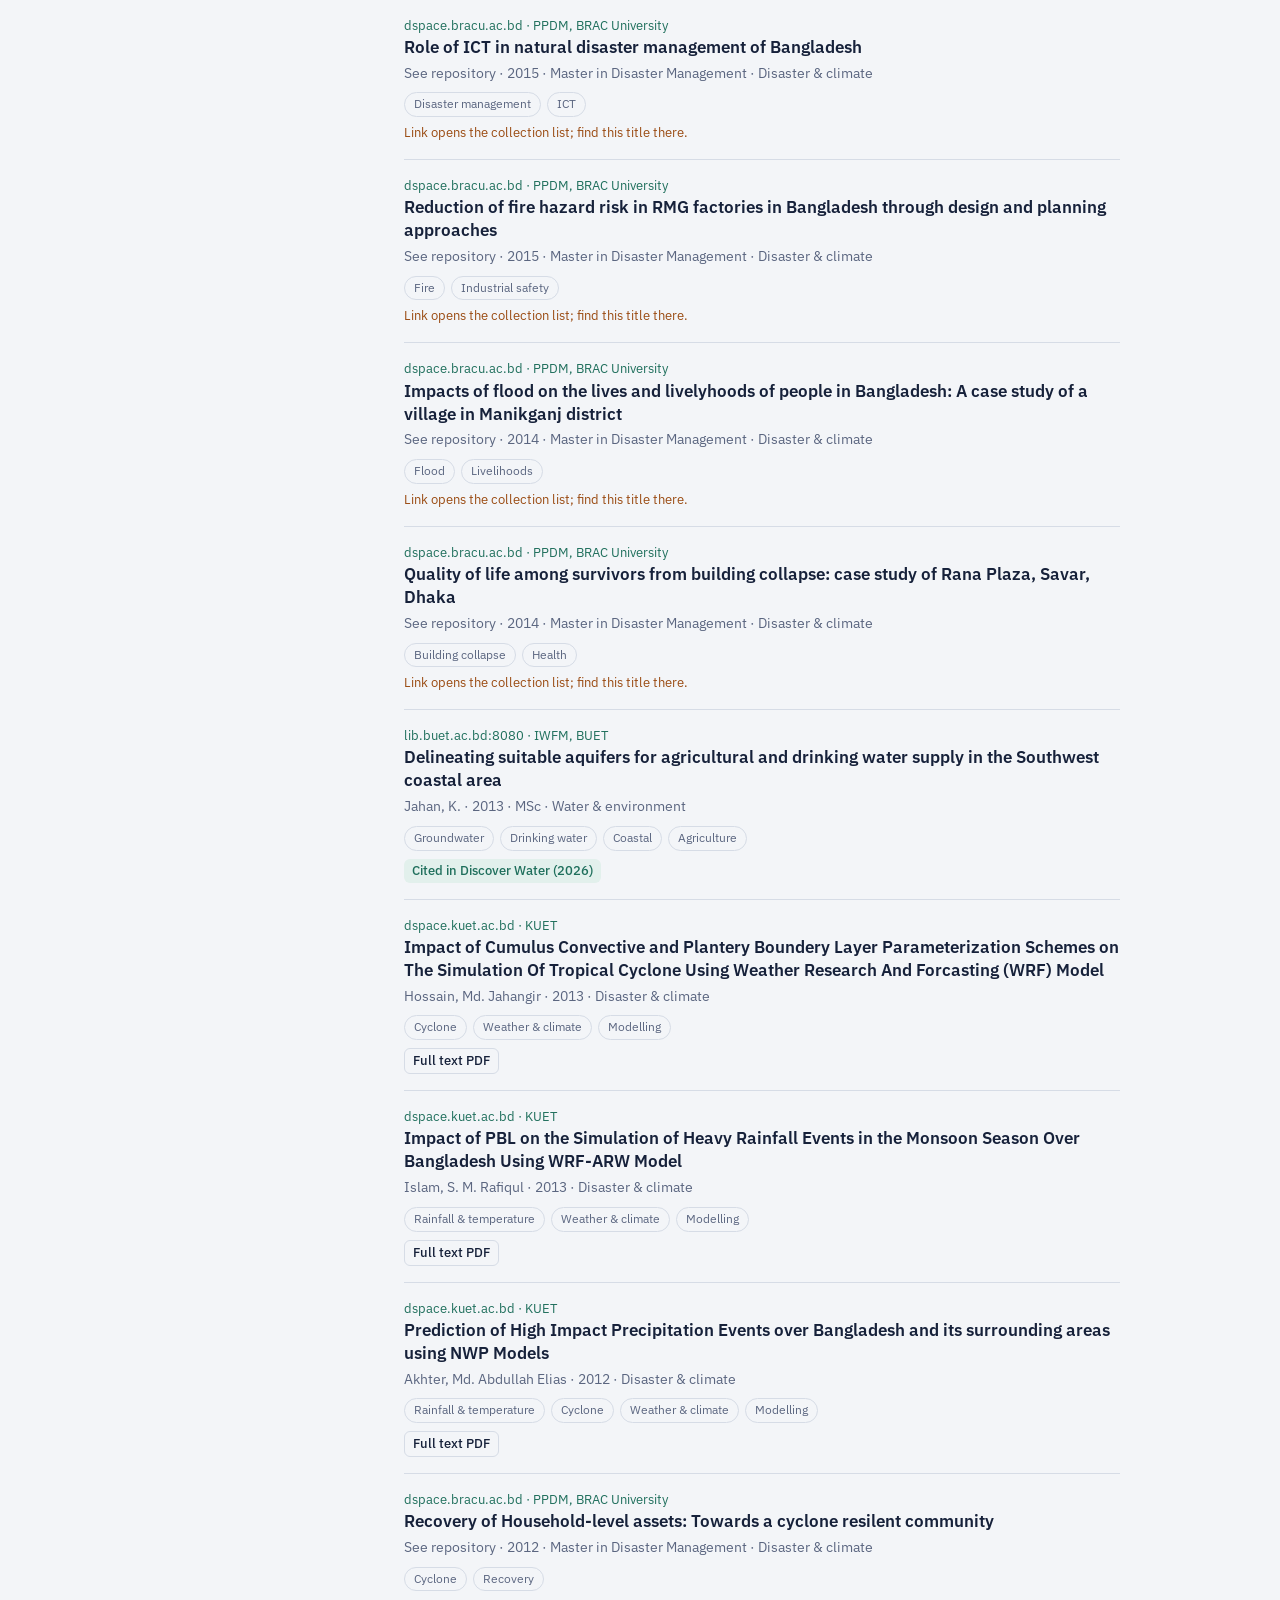
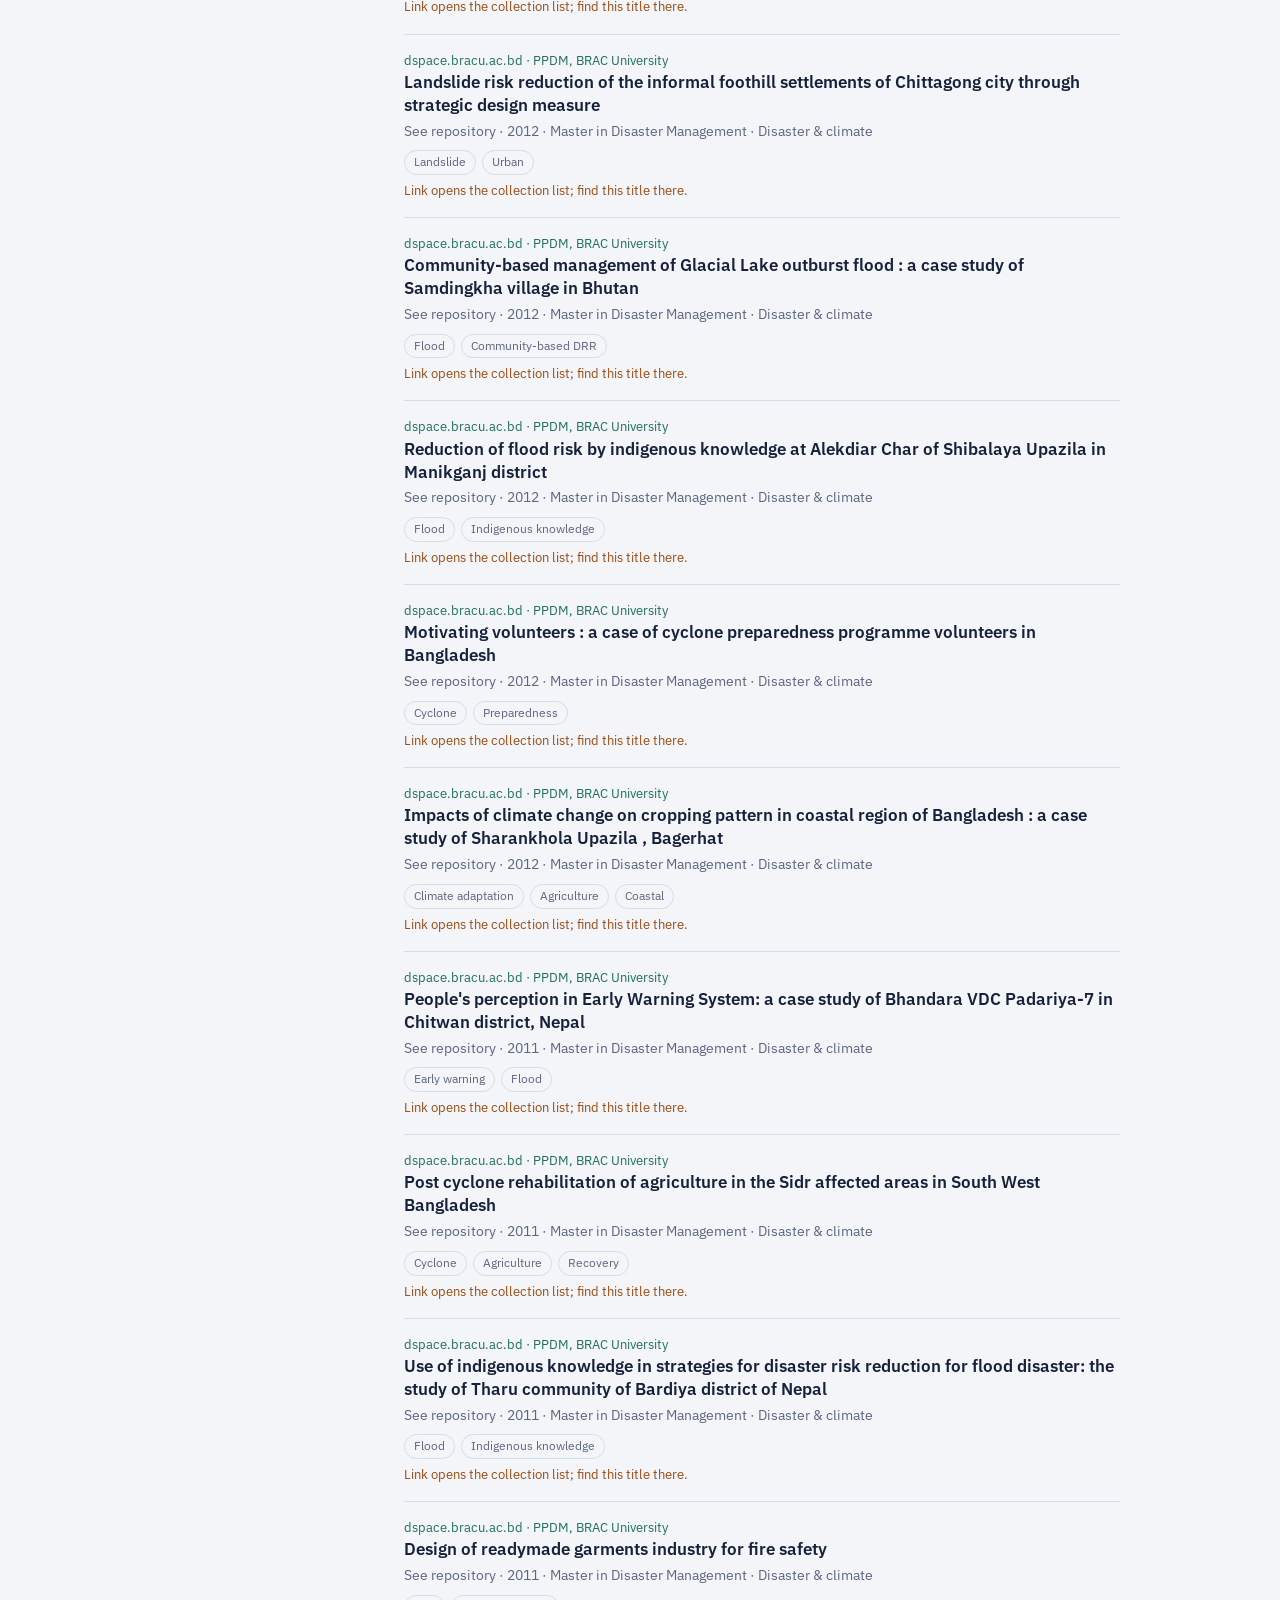
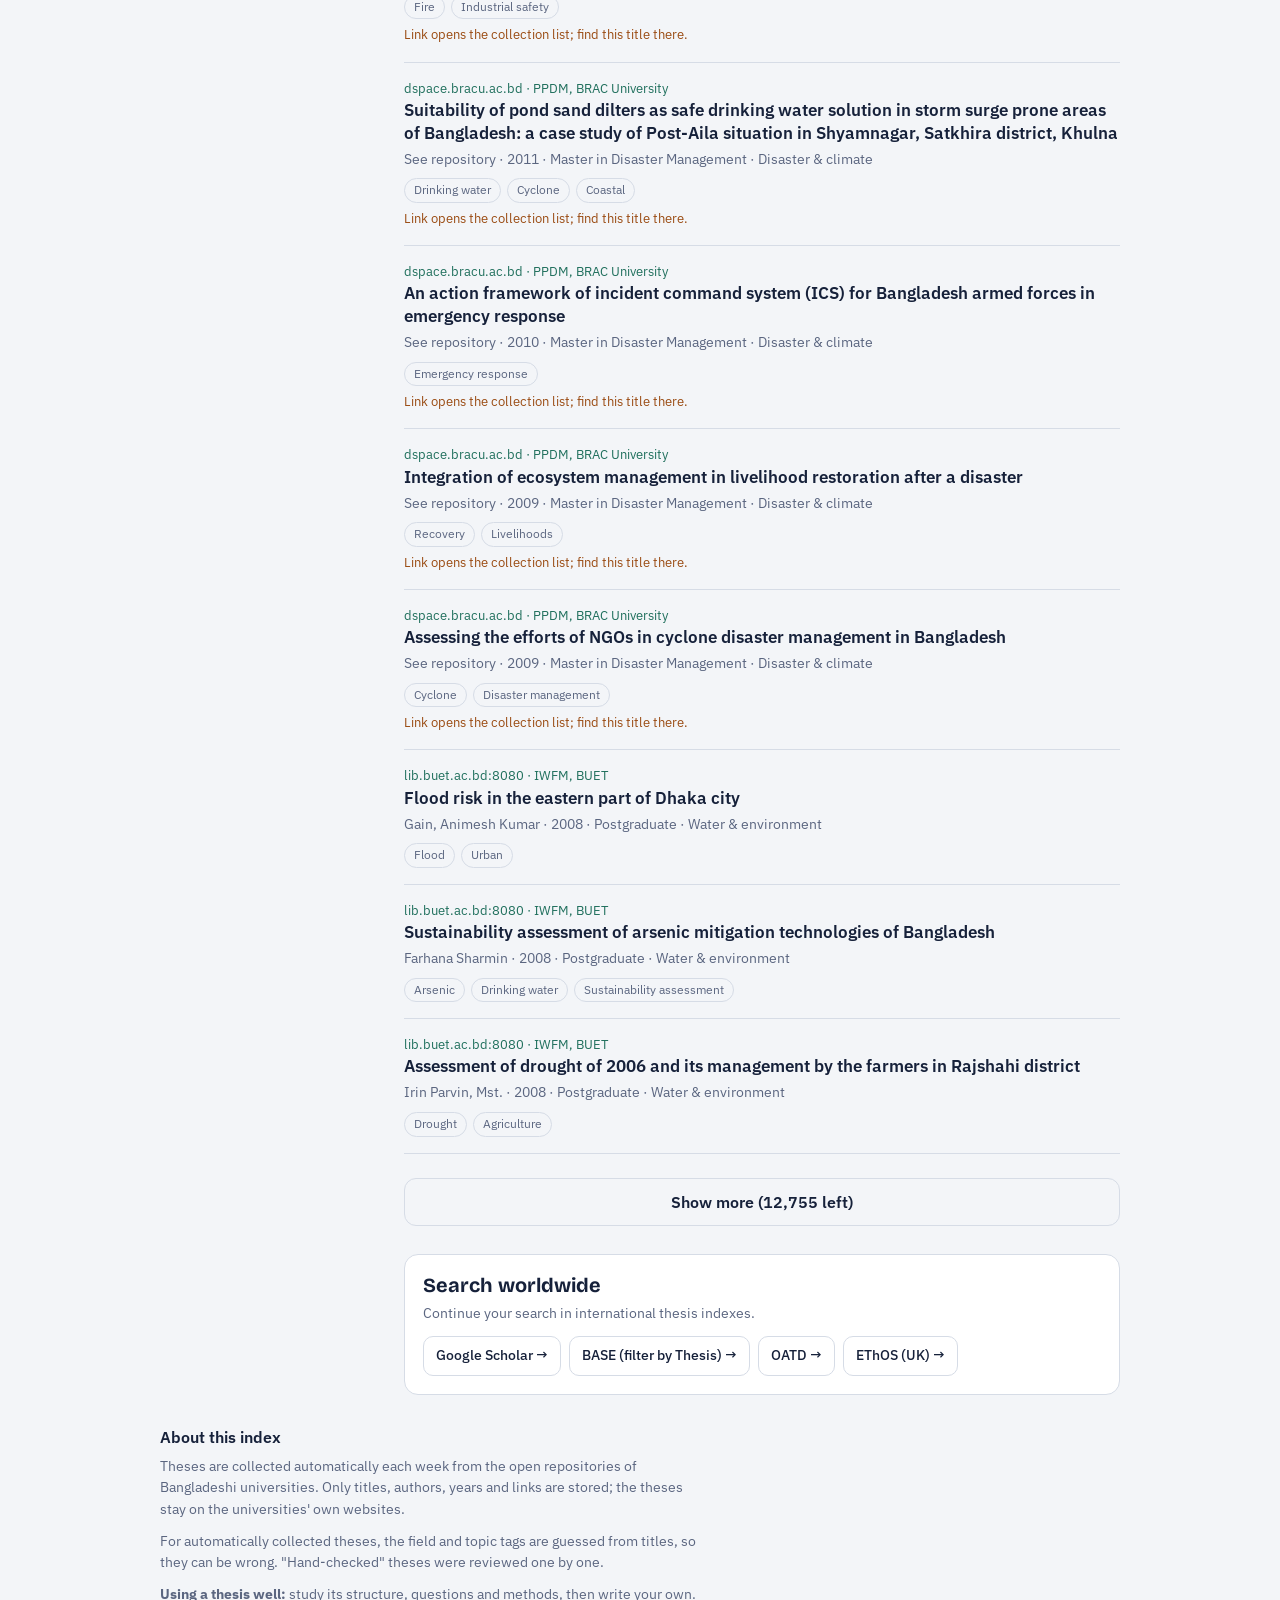
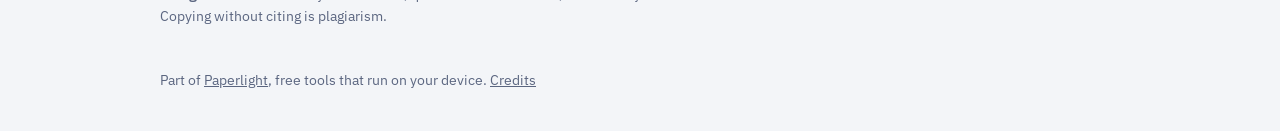
==== commit 88cce460: "Update index.html" ====
--- a/atlas/index.html
+++ b/atlas/index.html
@@ -143,8 +143,9 @@
 
 function draw(){
   const ws = terms(S.q);
-  const base = [];
+    let base = [];
   for (const t of T){ const s = score(t, ws); if (s > 0) base.push({ t, s }); }
+  if (ws.length > 1){ const all = base.filter(x => x.s >= 10); if (all.length) base = all; }
   const pass = (t, skip) => (skip === "field" || !S.field.size || S.field.has(t.field)) && (skip === "uni" || !S.uni.size || S.uni.has(t.uni)) && (skip === "deg" || !S.deg.size || S.deg.has(t.degree)) && (skip === "year" || !S.year.size || S.year.has(decade(t.year))) && (!S.cited || t.citedIn) && (!S.full || t.fullText) && (!S.checked || !t.auto);
   facet($("#fField"), "field", counts(base.filter(x => pass(x.t, "field")).map(x => x.t), t => t.field), S.field);
   facet($("#fUni"), "uni", counts(base.filter(x => pass(x.t, "uni")).map(x => x.t), t => t.uni), S.uni);
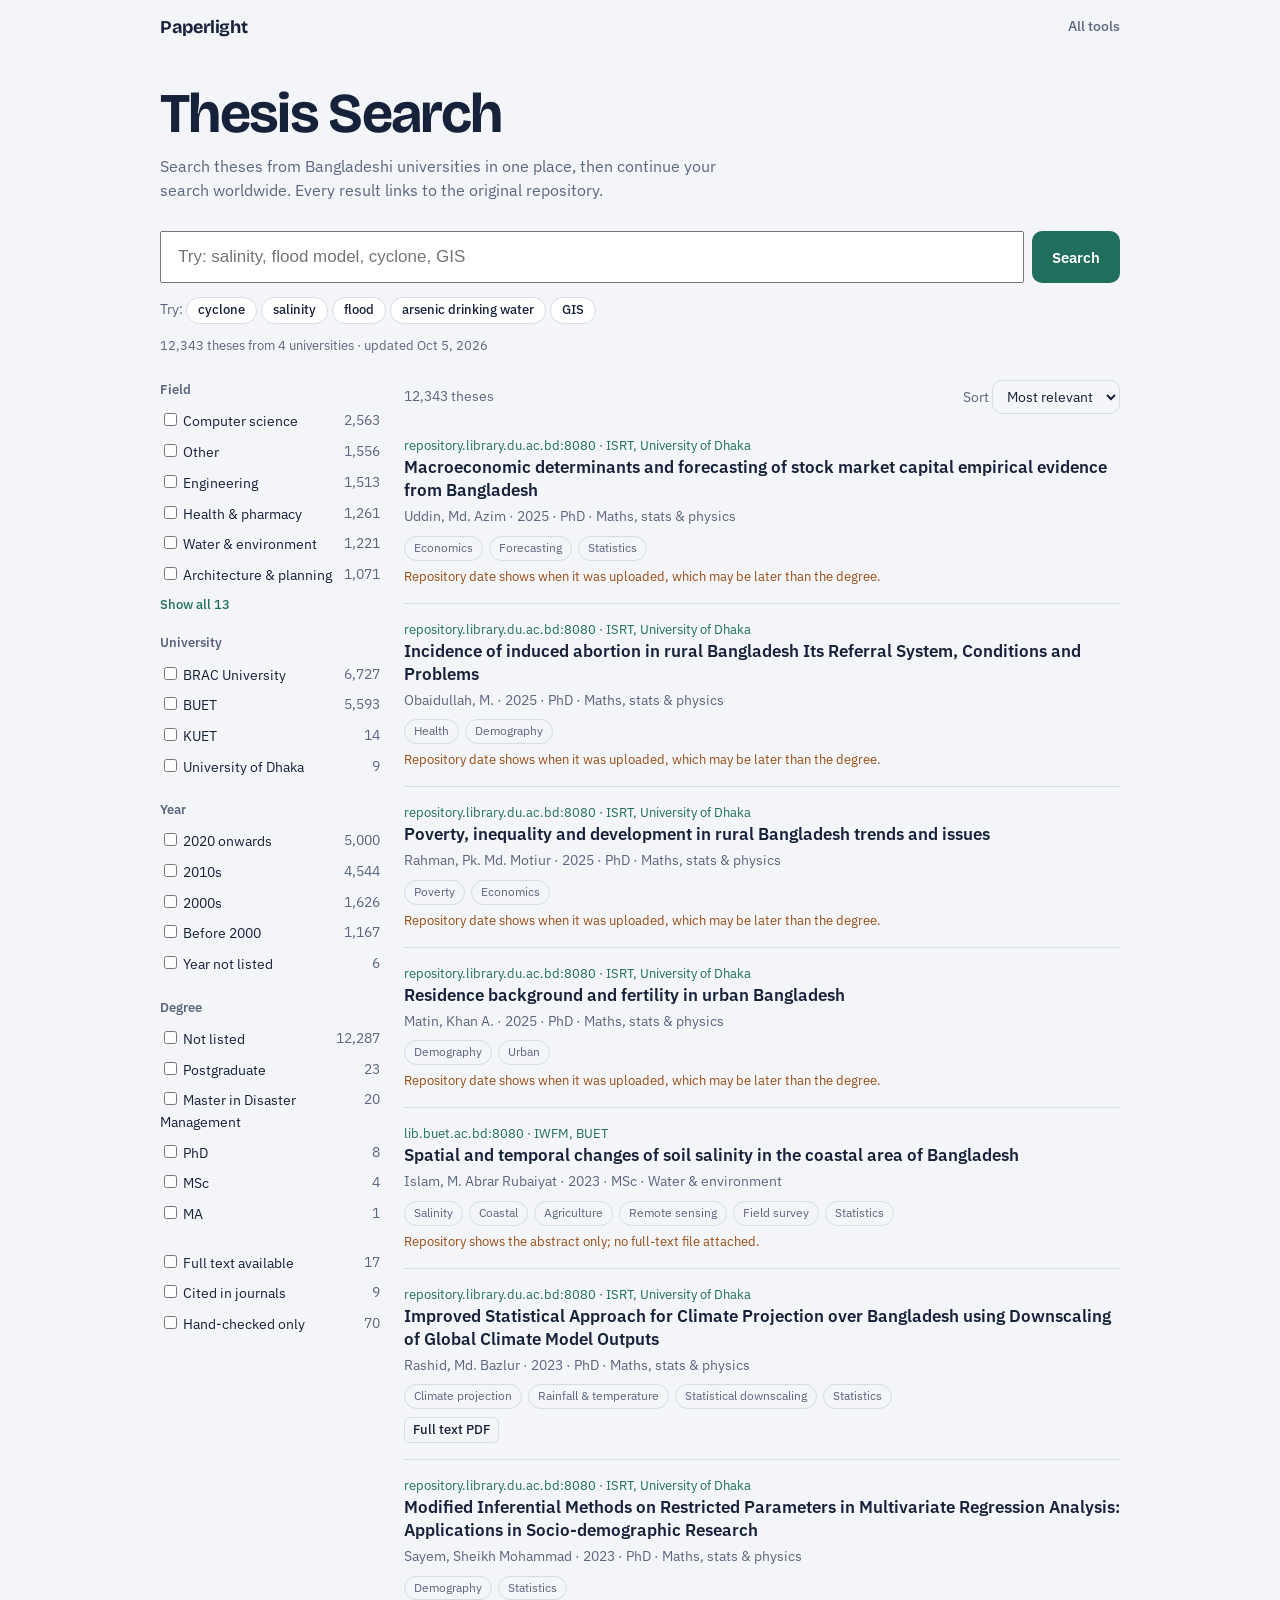
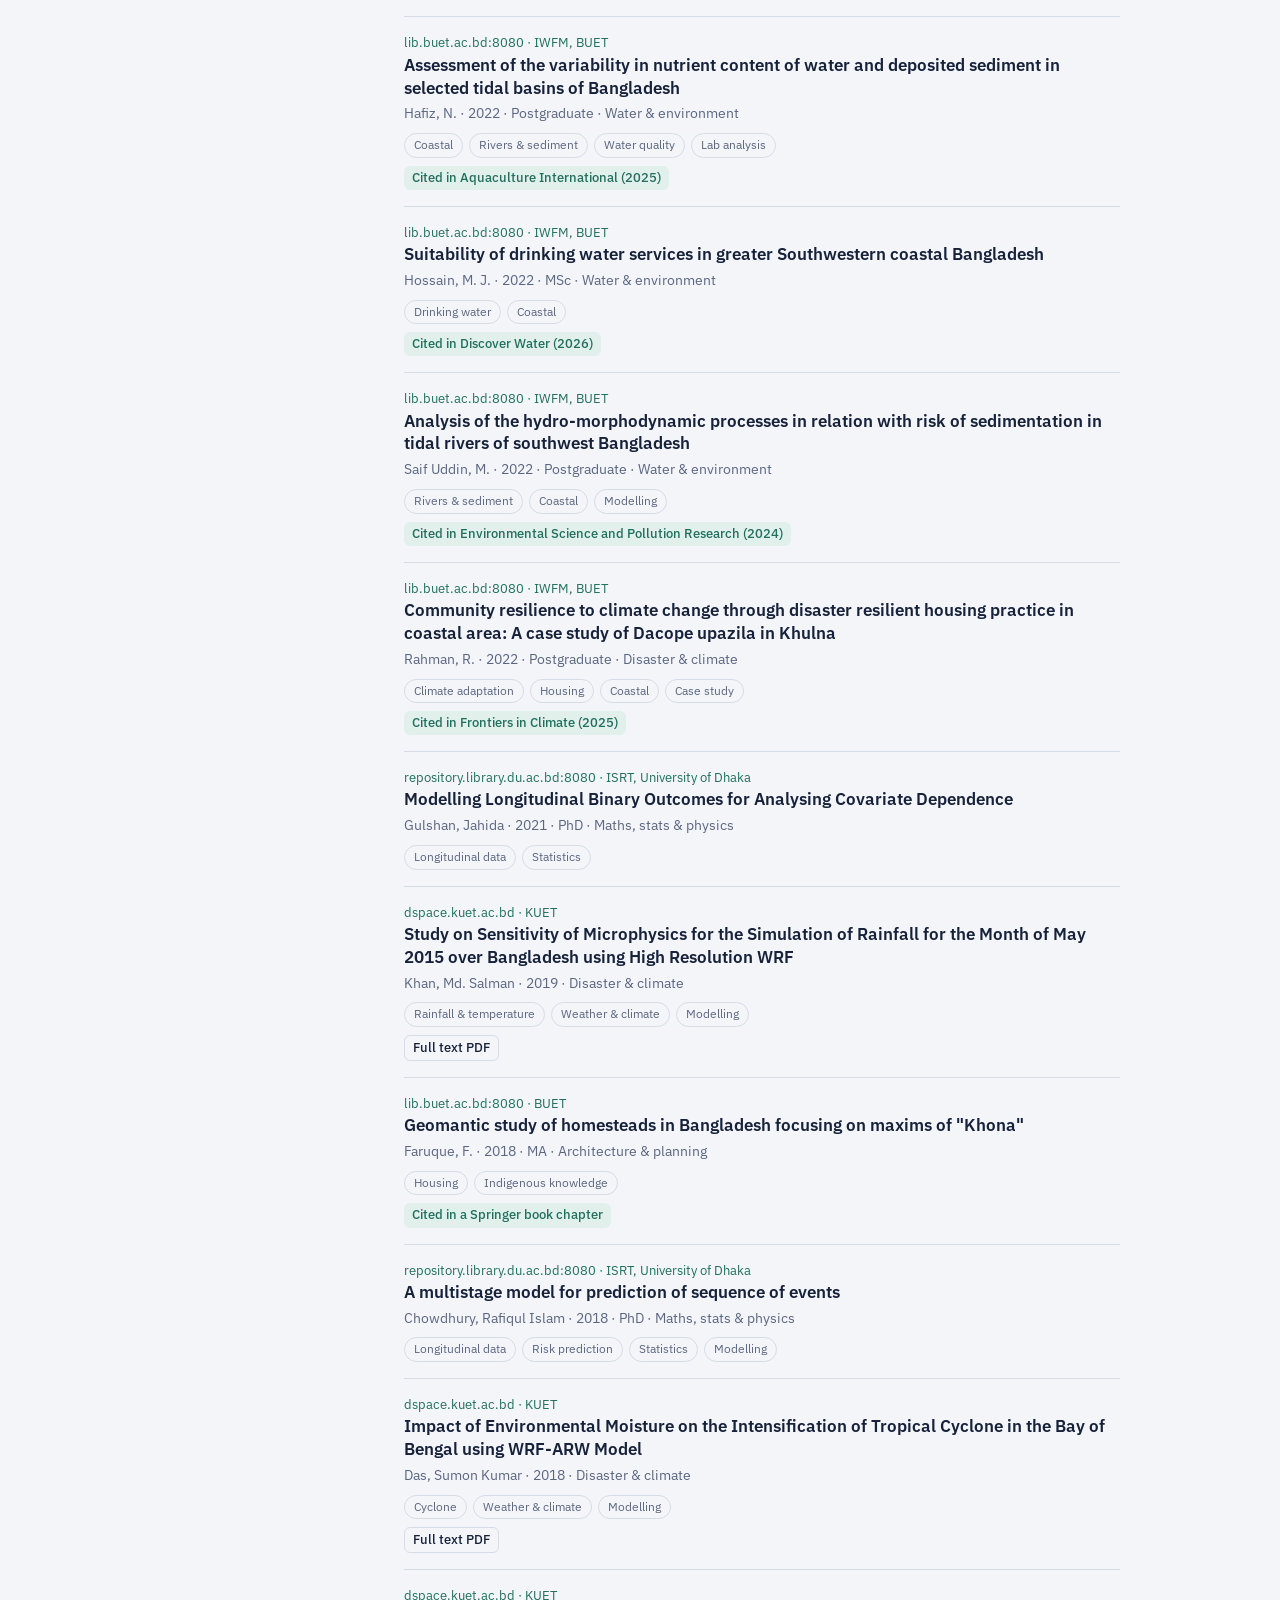
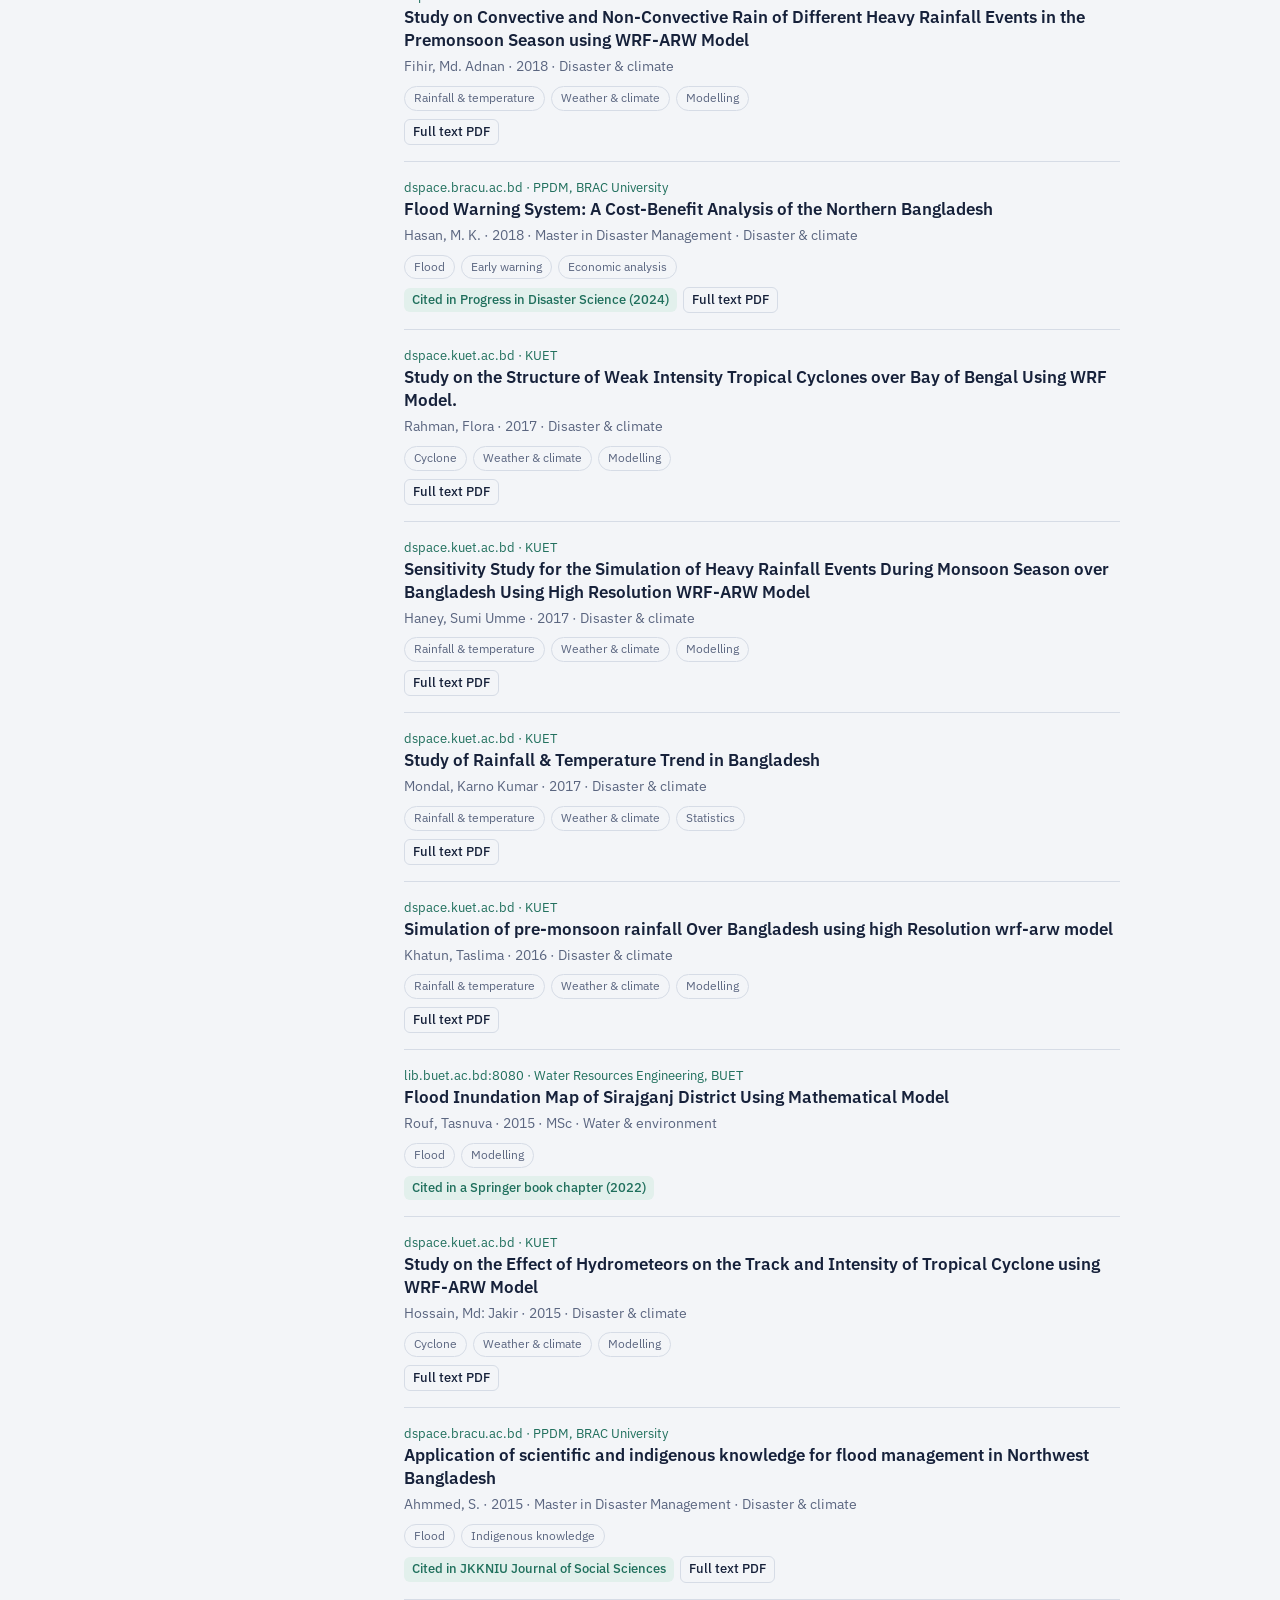
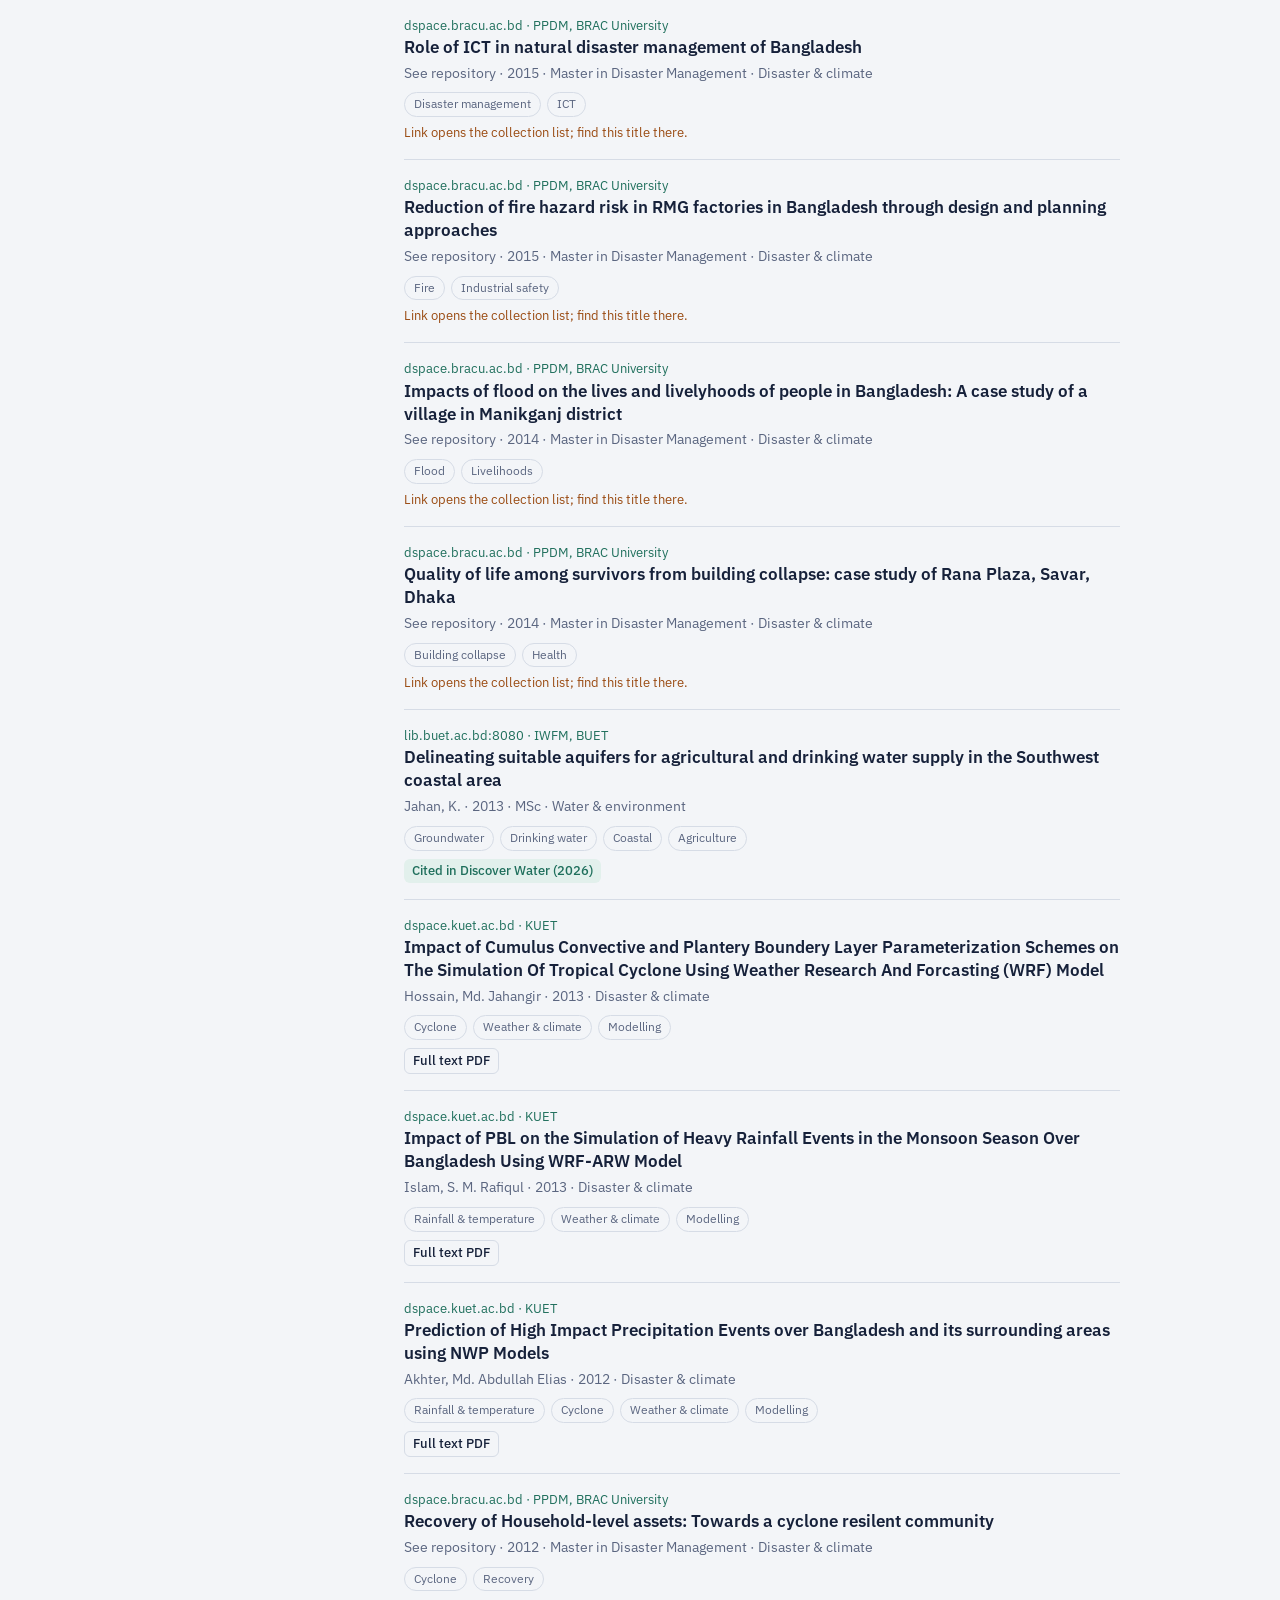
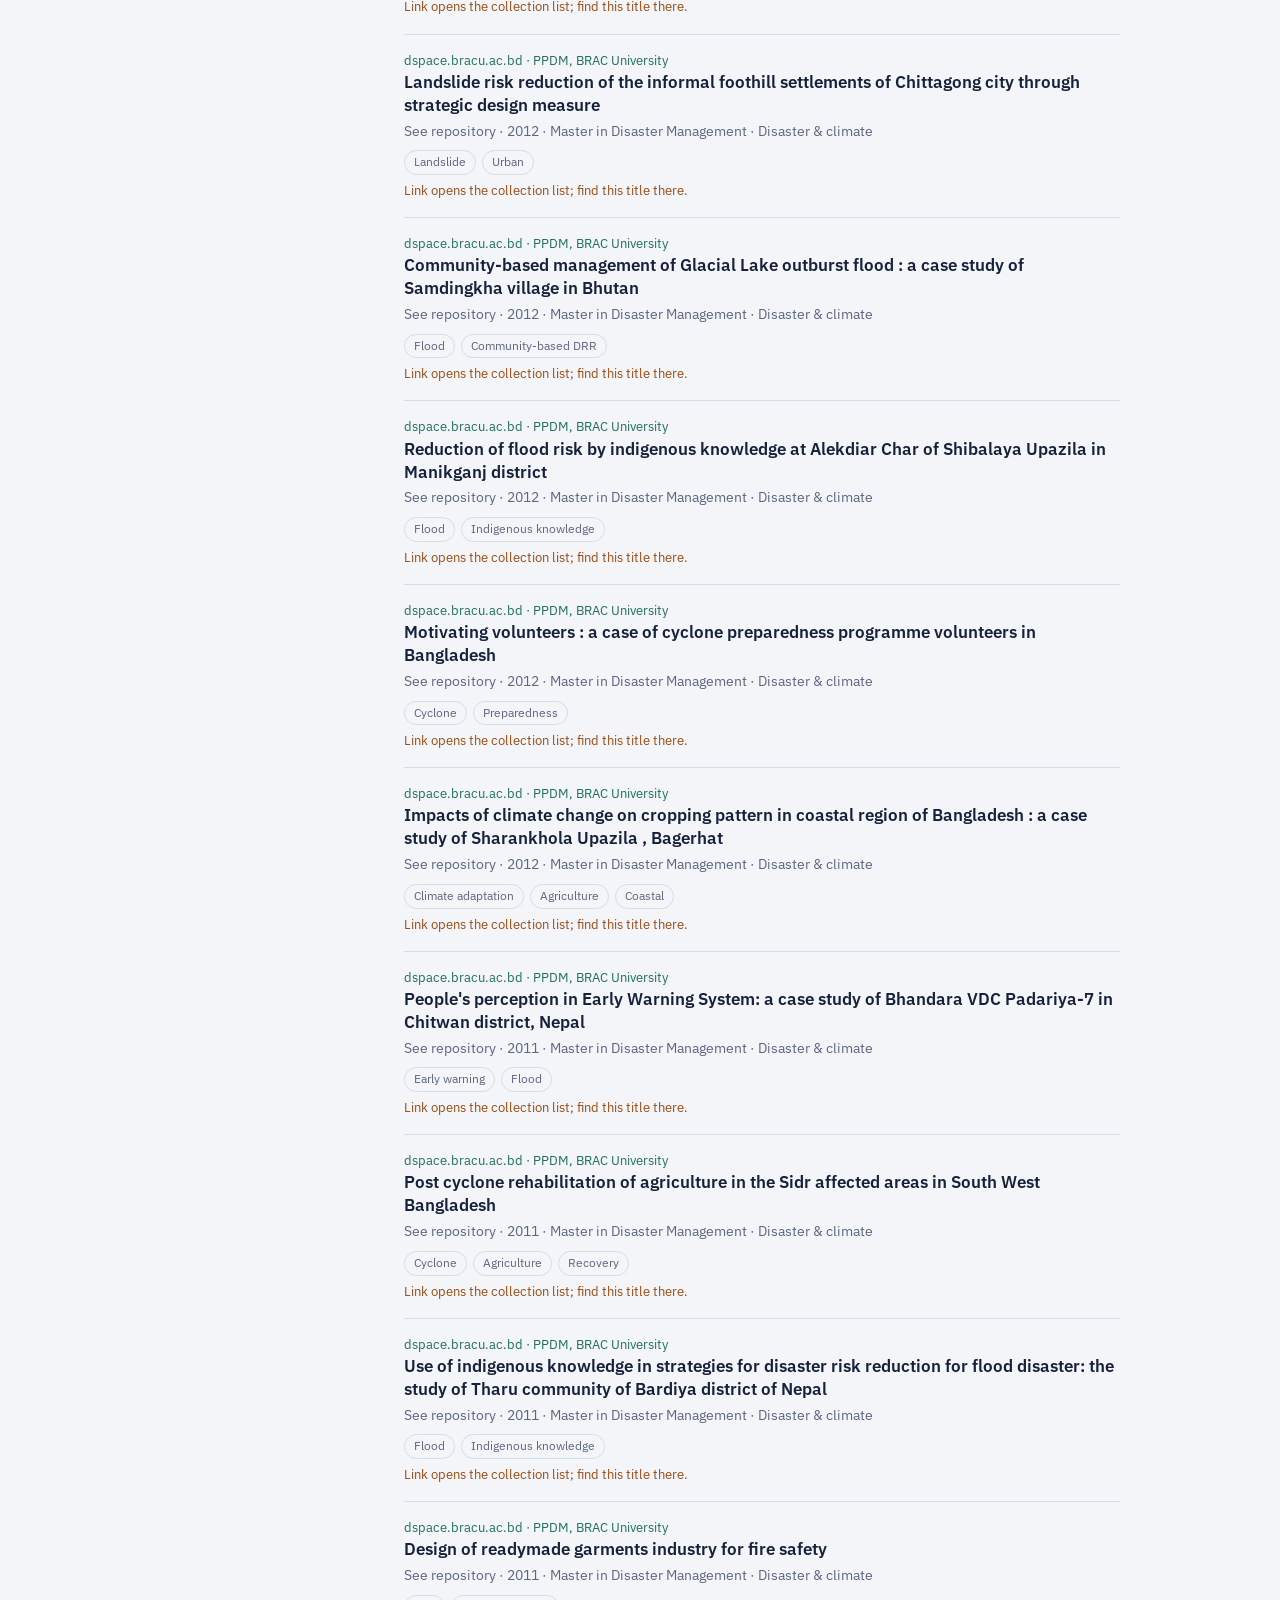
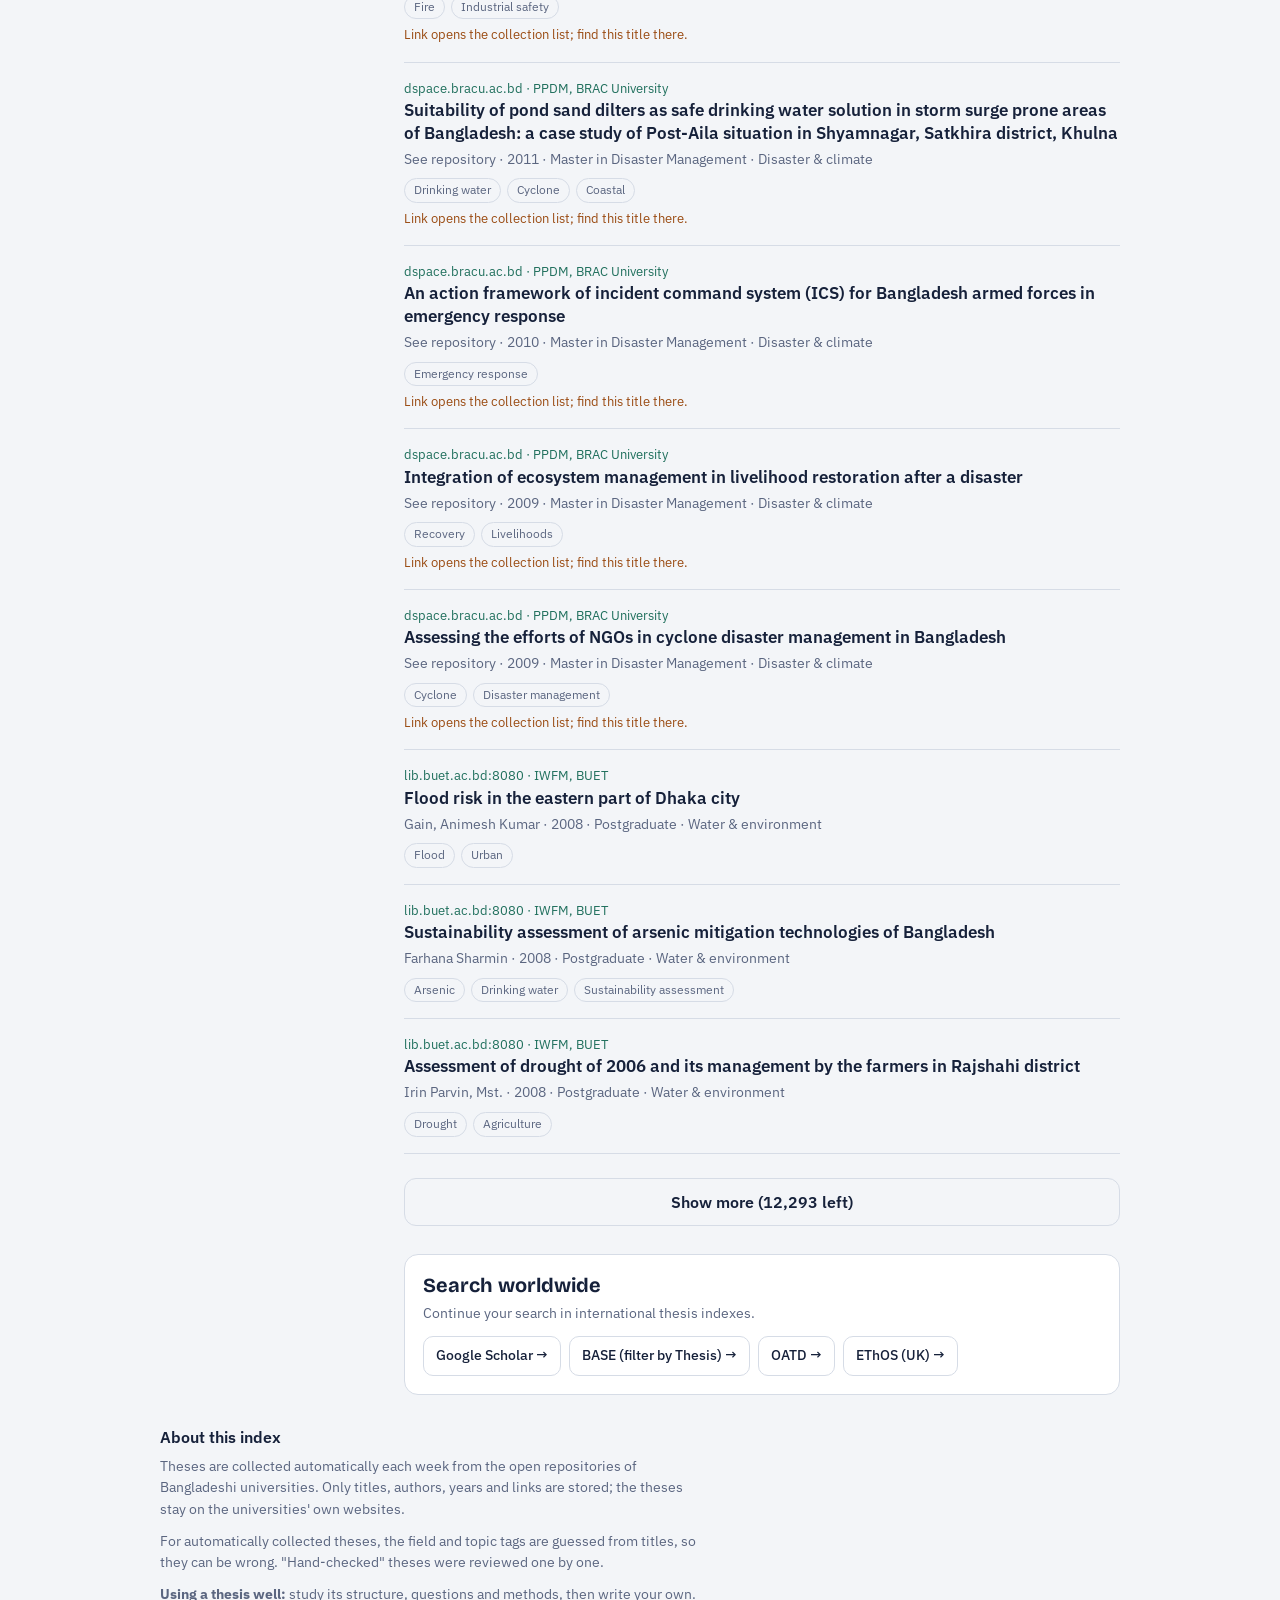
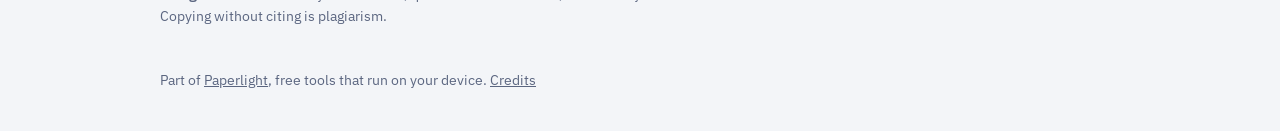
==== commit 0ccda9d6: "Update index.html" ====
--- a/atlas/index.html
+++ b/atlas/index.html
@@ -108,6 +108,7 @@
 const decade = y => !y ? "Year not listed" : y >= 2020 ? "2020 onwards" : y >= 2010 ? "2010s" : y >= 2000 ? "2000s" : "Before 2000";
 
 function prep(t){
+    t.url = t.url.replace(/^https?:\/\/dspace\.bracu\.ac\.bd\/xmlui\//, "https://dspace.bracu.ac.bd/");
   t._title = fold(t.title); t._tags = fold([].concat(t.topics || [], t.methods || [], [t.field]).join(" ")); t._who = fold(t.author + " " + t.institution);
   t.topics = t.topics || []; t.methods = t.methods || []; t.degree = t.degree || "Not listed"; t.field = t.field || "Other";
   return t;
